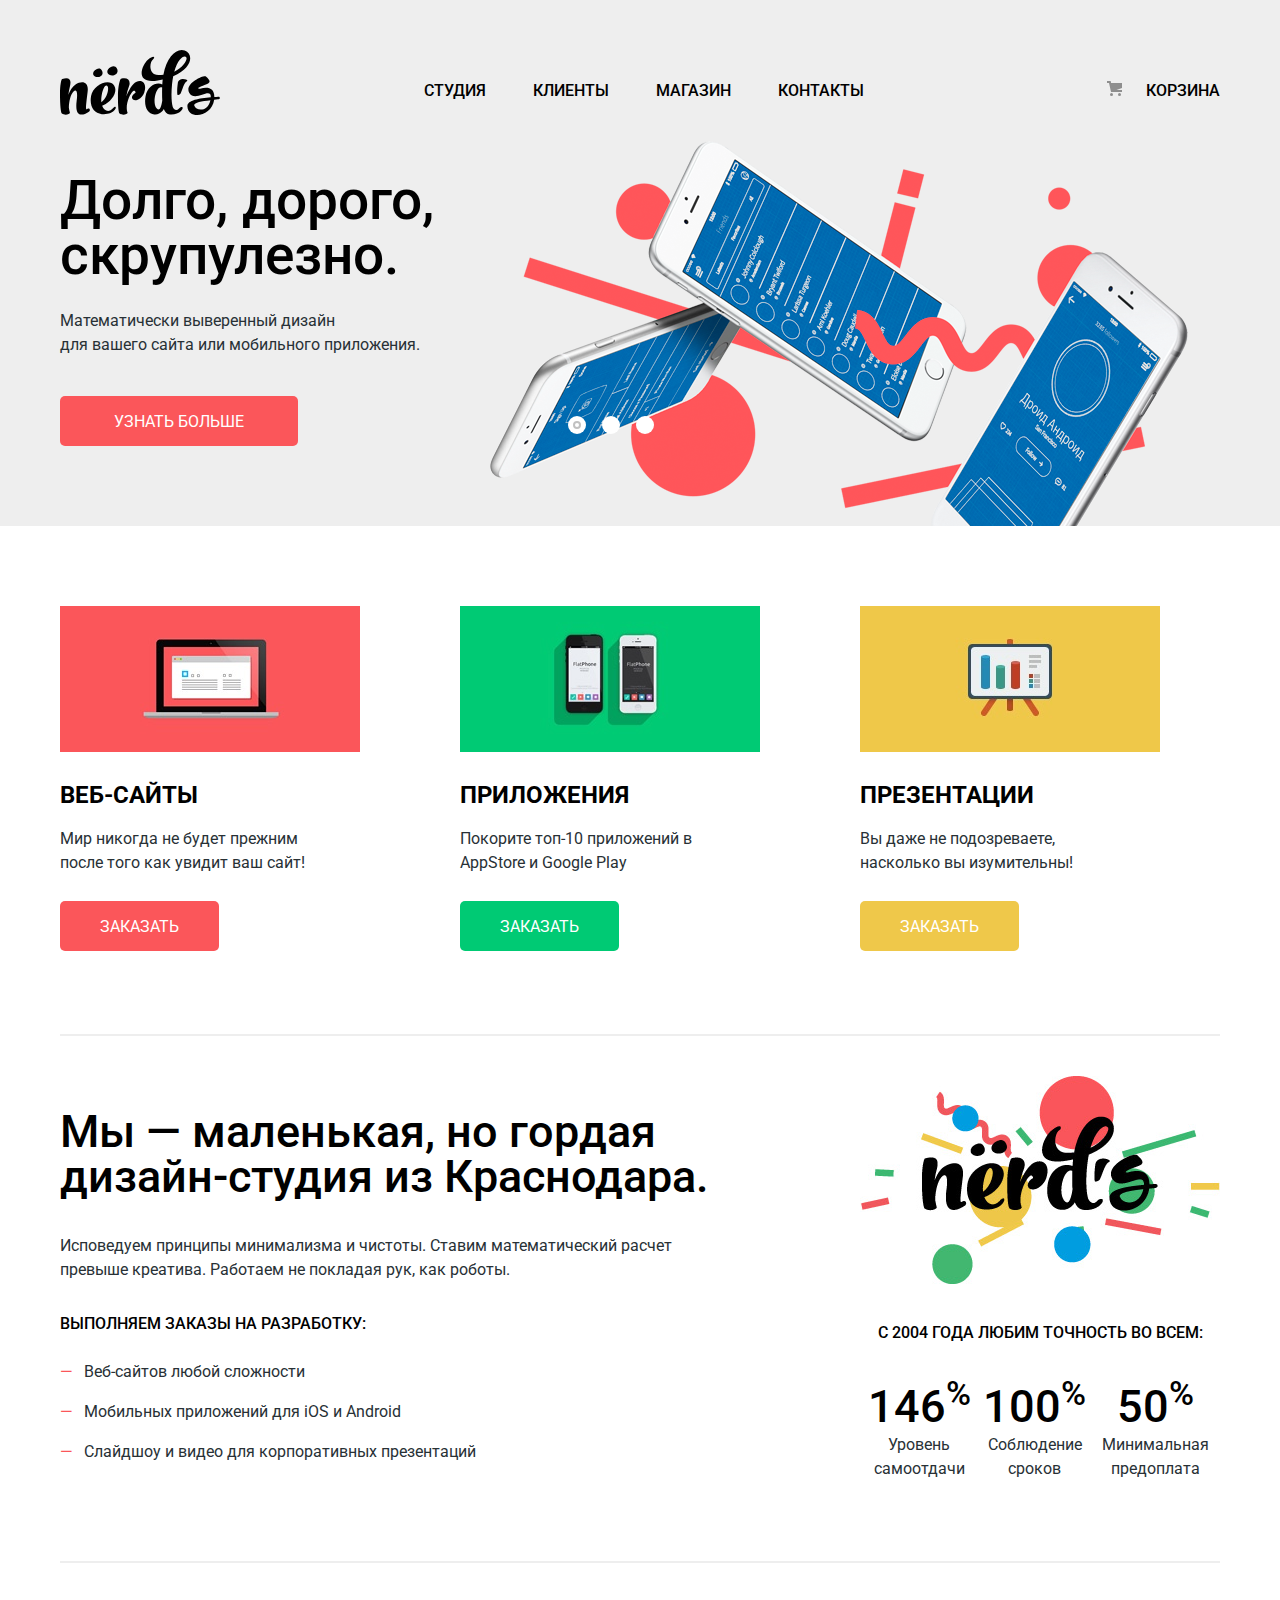
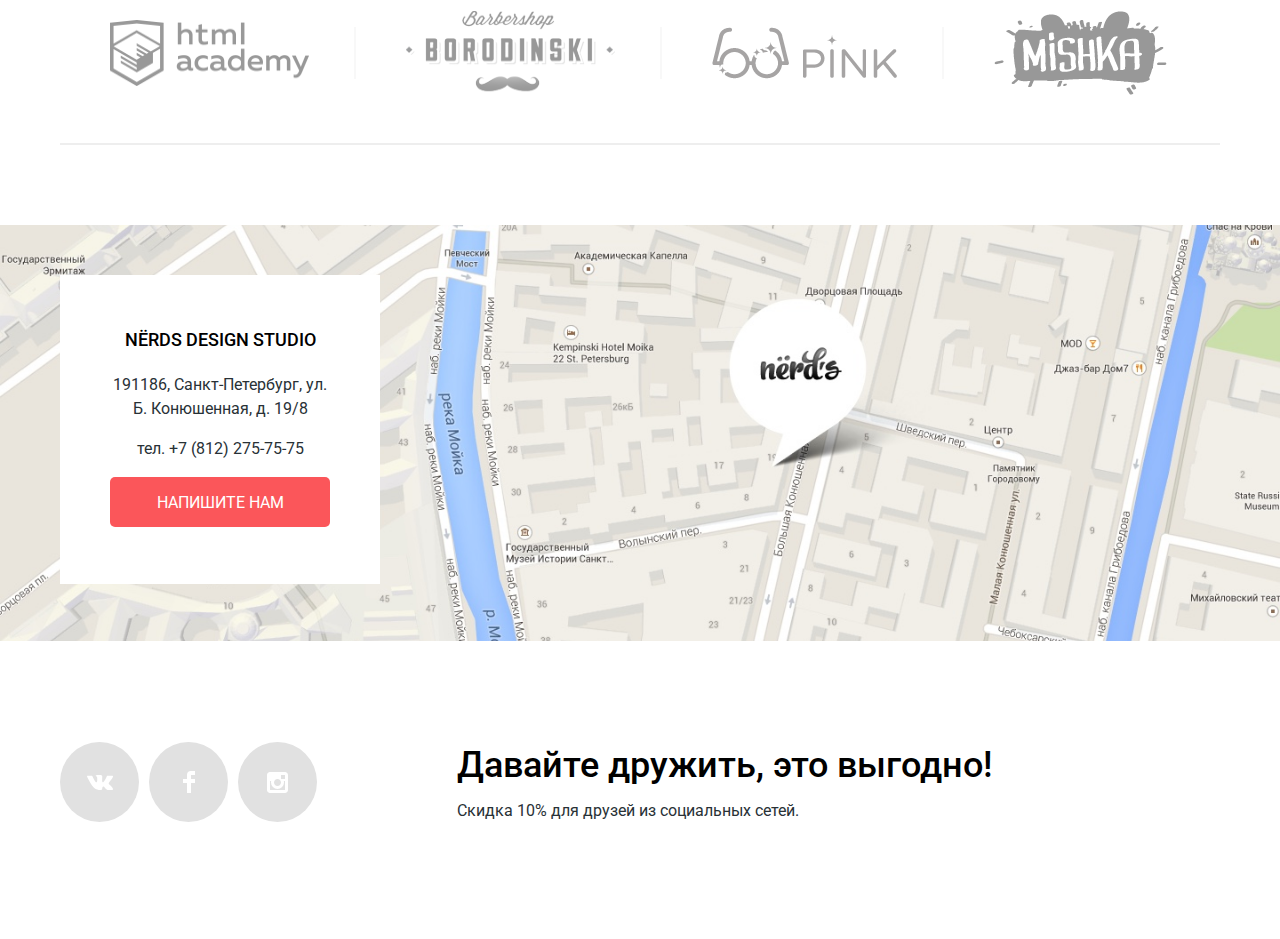
==== index.html @ 08f0a296 "Личный проект: завершаем вёрстку ( исправила ошибки)" ====
<!DOCTYPE html>
<html lang="ru">

<head>
  <meta charset="utf-8" />
  <title>HTML Academy: Нёрдс</title>
  <link href="https://fonts.googleapis.com/css?family=Roboto:400,500&display=swap&subset=cyrillic" rel="stylesheet">
  <link href="css/normalize.css" rel="stylesheet">
  <link href="css/style.css" rel="stylesheet">
</head>

<body>
  <header class="header">
    <nav class="navigation inner">
      <a class="header-logo">
        <img src="img/nerds-logo1.svg" width="160" height="67" alt="«Нёрдс»">
      </a>
      <ul class="site-navigation">
        <li class="nav-link"><a class="link" href="">Студия</a></li>
        <li class="nav-link"><a class="link" href="">Клиенты</a></li>
        <li class="nav-link"><a class="link" href="catalog.html">Магазин</a></li>
        <li class="nav-link"><a class="link" href="">Контакты</a></li>
      </ul>
      <ul class="site-cart">
        <li>
          <img class="icon-basket" src="img/icon-basket.svg" width="15" height="15" alt="Корзина">
          <a class="link" href="">Корзина</a>
        </li>
      </ul>
    </nav>
  </header>

  <main class="container">
    <section class="intro">
      <div class="container-slide inner">
        <h3 class="visually-hidden">Слайды</h3>
            <input class="slider-input visually-hidden slider-product-1" type="radio" id="product-1" name="toggle" checked>
            <input class="slider-input visually-hidden slider-product-2" type="radio" id="product-2" name="toggle">
            <input class="slider-input visually-hidden slider-product-3" type="radio" id="product-3" name="toggle">
          <div class="slider-controls">
            <label class="slider-controls-item slider-controls-item--1 slider-product-1" for="product-1">Первый</label>
            <label class="slider-controls-item slider-controls-item--2 slider-product-2" for="product-2">Второй</label>
            <label class="slider-controls-item slider-controls-item--3 slider-product-3" for="product-3">Третий</label>
          </div>
          <ul class="slider-list">
            <li class="slider-item">
                <p class="subtitle">
                  Долго, дорого, <br />
                  скрупулезно.
                </p>
                <p>Математически выверенный дизайн<br> для вашего сайта или мобильного приложения.</p>
                <a class="button button-red button-slide" href=""><span class="button-text">узнать больше</span></a>
            </li>
            <li class="slider-item">
                <p class="subtitle">
                  Любим математику<br>
                  как никто другой
                </p>
                <p>Никакого креатива, только математические формулы<br> для расчета идеальных пропорций.</p>
                <a class="button button-red button-slide" href=""><span class="button-text">узнать больше</span></a>
            </li>
            <li class="slider-item">
                <p class="subtitle">
                  Только ночь,<br>
                  только хардкор
                </p>
                <p>Работать днем, как все? Мы против этого.<br> Ближе к полуночи работа только начинается.</p>
                <a class="button button-red button-slide" href=""><span class="button-text">узнать больше</span></a>
            </li>
          </ul>
      </div>
    </section>
    <section class="amenities">
      <div class="inner">
        <h3 class="visually-hidden">Услуги</h3>
        <ul class="features-list">
          <li class="feature-item">
            <div>
              <img src="img/illustration-1.jpg" width="300" height="146" alt="">
            </div>
            <div class="feature-content">
              <h3 class="sub-title">Веб-сайты</h3>
              <p>Мир никогда не будет прежним после того как увидит ваш сайт!</p>
              <a class="button button-red order-button" href=""><span class="button-text">заказать</span></a>
          </div>
          </li>
          <li class="feature-item">
            <div>
              <img src="img/illustration-2.jpg" width="300" height="146" alt="">
            </div>
            <div class="feature-content">
              <h3 class="sub-title">Приложения</h3>
              <p>Покорите топ-10 приложений в AppStore и Google Play</p>
              <a class="button button-green order-button" href=""><span class="button-text">заказать</span></a>
            </div>
          </li>
          <li class="feature-item">
            <div>
              <img src="img/illustration-3.jpg" width="300" height="146" alt="">
            </div>
            <div class="feature-content">
              <h3 class="sub-title">Презентации</h3>
              <p>Вы даже не подозреваете, насколько вы изумительны!</p>
              <a class="button button-yellow order-button" href=""><span class="button-text">заказать</span></a>
            </div>
          </li>
        </ul>
      </div>
    </section>

    <article>
      <div class="inner">
        <h3 class="visually-hidden">О нас</h3>
          <section class="information">
            <h3 class="visually-hidden">Факты о нас</h3>
            <div class="information-section">
              <div class="information-block">
                <p class="intro-title">
                  Мы — маленькая, но гордая <br />
                  дизайн-студия из Краснодара.
                </p>
                <p>
                  Исповедуем принципы минимализма и чистоты. Ставим математический расчет<br />
                  превыше креатива. Работаем не покладая рук, как роботы.
                </p>
              </div>
              <div>
                <p class="text">Выполняем заказы на разработку:</p>
                <ul class="information-list">
                    <li class="item-info">Веб-сайтов любой сложности</li>
                    <li class="item-info">Мобильных приложений для iOS и Android</li>
                    <li class="item-info">Слайдшоу и видео для корпоративных презентаций</li>
                </ul>
              </div>
            </div>
            <div class="information-researches">
              <div><img class="information-logo" src="img/nerds-illustration.png" width="360" height="208" alt="Логотип Нёрдс"></div>
              <p class="text">с 2004 года Любим точность во всем:</p>
              <table class="table">
                <tr class="intro-title">
                  <td>146<sup>%</sup></td>
                  <td>100<sup>%</sup></td>
                  <td>50<sup>%</sup></td>
                </tr>
                <tr>
                  <td>Уровень самоотдачи</td>
                  <td>Соблюдение сроков</td>
                  <td>Минимальная предоплата</td>
                </tr>
              </table>
            </div>
          </section>
          <section class="logo-clients">
            <div class="logo-info">
              <h3 class="visually-hidden">Логотип Клиентов</h3>
                <a class="logo-client" href="https://htmlacademy.ru/intensive/htmlcss"><img src="img/logo-academy.png" width="199" height="66" alt="Логотип HTML"></a>
                <a class="logo-client" href=""><img src="img/logo-borodinski.png" width="209" height="84" alt="Логотип Borodinski"></a>
                <a class="logo-client" href=""><img src="img/logo-pink.png" width="185" height="52" alt="Логотип Mishka"></a>
                <a class="logo-client" href=""><img src="img/logo-miska.png" width="173" height="84" alt="Логотип Pink"></a>
            </div>
          </section>
      </div>
    </article>
  </main>

  <footer>
      <div class="contacts">
          <h2 class="visually-hidden">Как нас найти</h2>
          <div class="modal-map">
            <iframe src="https://www.google.com/maps/embed?pb=!1m18!1m12!1m3!1d3997.2989166486054!2d30.3195176114589!3d59.93795868944831!2m3!1f0!2f0!3f0!3m2!1i1024!2i768!4f13.1!3m3!1m2!1s0x4696310fca145cc1%3A0x42b32648d8238007!2z0JHQvtC70YzRiNCw0Y8g0JrQvtC90Y7RiNC10L3QvdCw0Y8g0YPQuy4sIDE5LzgsINCh0LDQvdC60YIt0J_QtdGC0LXRgNCx0YPRgNCzLCAxOTExODY!5e0!3m2!1sru!2sru!4v1570369928319!5m2!1sru!2sru" width="100%" height="100%" style="border:0;" allowfullscreen=""></iframe>
            <div class="inner">
             <div class="footer-contacts">
              <h3  class="tagline">NЁRDS DESIGN STUDIO</h3>
                <p>191186, Санкт-Петербург, ул. Б. Конюшенная, д. 19/8</p>
                <p>тел. +7 (812) 275-75-75</p>
                <a class="button button-red button-form-popup" href=""><span class="button-text">Напишите нам</span></a>
            </div>
            </div>
          </div>
        </div>
      <div class="footer-social inner">
        <div class="social">
          <h2 class="visually-hidden">Соцсети</h2>
            <ul class="social-list">
            <li class="social-item"><a class="social-link" href="#" aria-label="Нёрдс во ВКонтакте"><svg class="social-icon" width="26" height="15" viewBox="0 0 26 15" xmlns="http://www.w3.org/2000/svg"><path d="M16.138 11.51c.956-.309 2.18 2.04 3.483 2.939.978.681 1.727.534 1.727.534l3.473-.05s1.815-.112.957-1.554c-.071-.12-.503-1.069-2.585-3.022-2.177-2.043-1.882-1.712.739-5.244 1.597-2.153 2.236-3.468 2.036-4.028-.192-.539-1.365-.399-1.365-.399L20.69.713c-.381.001-.704.119-.851.515-.003.004-.621 1.666-1.445 3.079-1.741 2.989-2.436 3.148-2.724 2.961-.661-.433-.494-1.737-.494-2.664 0-2.897.432-4.105-.846-4.417-.427-.104-.739-.172-1.828-.182-1.392-.021-2.574 0-3.244.329-.445.223-.786.712-.579.74.26.035.843.16 1.155.586.401.552.389 1.789.389 1.789s.229 3.411-.54 3.834c-.528.29-1.25-.302-2.803-3.016a25.376 25.376 0 01-1.392-2.922s-.116-.285-.326-.441c-.25-.185-.6-.244-.6-.244L.848.684S.29.7.085.946c-.182.218-.015.668-.015.668s2.909 6.881 6.203 10.347c3.02 3.182 6.452 2.971 6.452 2.971h1.555s.469-.054.709-.312c.224-.24.214-.691.214-.691s-.031-2.109.935-2.419z" fill-rule="nonzero" fill="#FFF"/></svg></a>
            </li>
            <li class="social-item"><a class="social-link" href="#" aria-label="Нёрдс в Фейсбуке"><svg class="social-icon" width="12" height="22" viewBox="0 0 12 22" xmlns="http://www.w3.org/2000/svg"><path d="M12 4V0H8a4 4 0 00-4 4v4H0v4h4v10h4V12h4V8H8V4h4z" fill-rule="nonzero" fill="#FFF"/></svg></a>
            </li>
            <li class="social-item"><a class="social-link" href="#" aria-label="Нёрдс в Инстаграм"><svg class="social-icon" width="21" height="21" viewBox="0 0 21 21" xmlns="http://www.w3.org/2000/svg"><path d="M18 0H3C1.35 0 0 1.35 0 3v15c0 1.65 1.35 3 3 3h15c1.65 0 3-1.35 3-3V3c0-1.65-1.35-3-3-3zm-7.5 7c1.93 0 3.5 1.57 3.5 3.5S12.43 14 10.5 14 7 12.43 7 10.5 8.57 7 10.5 7zM18 18H3V9h1.181c-.118.491-.18.995-.181 1.5a6.5 6.5 0 1013 0 6.45 6.45 0 00-.181-1.5H18v9zm0-11h-4V3h4v4z" fill-rule="nonzero" fill="#FFF"/></svg></a>
            </li>
          </ul>
      </div>
        <div class="footer">
           <p class="footer-title">Давайте дружить, это выгодно!</p>
           <p>Скидка 10% для друзей из социальных сетей.</p>
        </div>
    </div>

  <div class="popup">
    <form  action="https://echo.htmlacademy.ru" method="post">
     <h3 class="intro-title">Нaпишите нам</h3>
      <div class="wrapper">
        <p class="form-field col-medium">
          <label class="form-label" for="appointment-name">Ваше имя:</label>
          <input class="form-input" type="text" name="name" id="appointment-name" placeholder="Имя Фамилия">
        </p>
        <p class="form-field col-medium">
          <label class="form-label" for="appointment-email">Ваш e-mail:</label>
          <input class="form-input" type="text" name="mail" id="appointment-email" placeholder="email@example.com">
        </p>
        <p class="form-field col-large">
          <label class="form-label" for="appointment-text">Текст письма:</label><br>
          <textarea class="form-input" name="text" id="appointment-text" rows="5" cols="55" placeholder="В свободной форме"></textarea>
        </p>
        <p class="form-field col-large">
          <button class="button button-red" type="submit"><span class="button-text">Отправить</span></button>
        </p>
      </div>
    </form>
        <button class="close-button" type="submit"><img src="img/close-popup.svg" width="21" height="21" alt="Закрыть"></button>
  </div>
  </footer>


  <script src="js/main.js"></script>
</body>
</html>
---- css/style.css ----
body {
  background-color: #ffffff;
  background-position: top center;
  background-repeat: no-repeat;
  color: #283136;
  font-family: 'Roboto', Arial, sans-serif;;
  font-size: 16px;
  font-weight: 400;
  line-height: 24px;
  margin: 0 auto;
  min-width: 1200px;
  padding: 0;
  }
a {
  text-decoration: none;
  }
  .visually-hidden {
  position: absolute;
  clip: rect(0 0 0 0);
  width: 1px;
  height: 1px;
  margin: -1px;
  }
  .inner {
  margin: 0 auto;
  padding-left: 20px;
  padding-right: 20px;
  width: 1200px;
  box-sizing: border-box;
  }

  /* header */
.header {
  background-color: #eeeeee;
}
.navigation {
  display: flex;
  justify-content: space-between;
  padding-top: 49px;

}
.site-navigation {
  display: flex;
  flex-wrap: wrap;
  list-style: none;
  margin-top: 27px;
  padding-left: 48px;
}
.header-logo:hover {
  opacity: 0.7;
}
.header-logo:focus {
  opacity: 0.7;
}
.header-logo:active {
  opacity: 0.4;
}
.nav-link {
  padding-right: 47px;
}
.link {
  color: #000000;
  font-weight: 500;
  line-height: 30px;
  text-transform: uppercase;
}
.link:hover,
.link:focus,
.link:hover .tagline,
.link:focus .tagline {
  color: #fb565a;
}
.link:active,
.link:active .tagline {
 color: #b2b2b2;
}
.link-active {
  border-bottom: 2px solid #fb565a;
  padding-bottom: 13px;
}
.icon-basket {
  padding-right: 20px;
  opacity: 0.4;
}
.site-cart {
  list-style: none;
  margin-top: 27px;
}
/* слайд */
.intro {
  background-color: #eeeeee;
  position: relative;
}
.section-title {
  text-align: center;
  padding-bottom: 80px;
  padding-top: 80px;
}
.container-slide {
  align-items: center;
}
.slider-list {
  list-style: none;
  margin: 0;
  padding: 0;
}
.slider-item {
  display: none;
  padding: 30px 0 80px 0;
  background-repeat: no-repeat;
}
.slider-item:nth-child(1) {
  background-image: url("../img/slide1.png");
  background-position: 93% 18px;
}
.slider-item:nth-child(2) {
  background-image: url("../img/slide2.png");
  background-position: 100% 0;
}

.slider-item:nth-child(3) {
  background-image: url("../img/slide3.png");
  background-position: 100% 20px;
}
.subtitle {
  color: #000000;
  font-size: 55px;
  font-weight: 500;
  line-height: 55px;
  margin-top: 20px;
  margin-bottom: 26px;
}
/*пагинация*/
.slider-controls {
  bottom: 100px;
  display: flex;
  position: absolute;
  left: 50%;
  width: 160px;
  height: 18px;
  text-align: center;
  font-size: 0;
  transform: translateX(-50%);
  z-index: 100;
}
 .slider-controls .slider-controls-item {
  display: inline-block;
  height: 18px;
  width: 18px;
  padding: 8px;
  position: relative;
  border-radius: 50%;
  cursor: pointer;
}
.slider-controls .slider-controls-item::after {
  content: "";
  position: absolute;
  top: 8px;
  left: 8px;
  width: 18px;
  height: 18px;
  background: #ffffff;
  border-radius: 50%;
  z-index: 1;
}
.slider-product-1:checked ~ .slider-list .slider-item:nth-child(1) {
  display: block;
}

.slider-product-2:checked ~ .slider-list .slider-item:nth-child(2) {
  display: block;
}

.slider-product-3:checked ~ .slider-list .slider-item:nth-child(3) {
  display: block;
}

.slider-product-1:checked ~ .slider-controls .slider-controls-item--1::before,
.slider-product-2:checked ~ .slider-controls .slider-controls-item--2::before,
.slider-product-3:checked ~ .slider-controls .slider-controls-item--3::before {
  content: "";
  position: absolute;
  left: 50%;
  top: 50%;
  z-index: 2;
  width: 4px;
  height: 4px;
  margin: -4px;
  background-color: inherit;
  border: 2px solid #c1c1c1;
  border-radius: 50%;
}

/*Кнопки*/
.button {
  border: none;
  border-radius: 5px;
  color: #ffffff;
  cursor: pointer;
  display: inline-block;
  font-size: 16px;
  padding-left: 40px;
  padding-right: 40px;
  padding-top: 14px;
  padding-bottom: 12px;
  text-transform: uppercase;
  text-align: center;
}
.button:active {
  box-shadow: inset 0px 3px 0 0 rgba(0, 0, 0, 0.1);
}
.button:active .button-text {
  opacity: 0.7;
}
.filter-button {
  background-color: #eeeeee;
  color: #000000;
  margin-right: 11px;
  padding-left: 21px;
  padding-right: 21px;
  box-sizing: border-box;
}
.filter-button:hover,
.filter-button:focus {
  background-color: #dfdfdf;
}
.filter-button:active {
  background-color: #d5d5d5;
}
.pagination-button {
  background-color: #eeeeee;
  color: #000000;
  margin-right: 11px;
  padding-left: 21px;
  padding-right: 21px;
  box-sizing: border-box;
}
.pagination-button:hover,
.pagination-button:focus {
  background-color: #dfdfdf;
}
.pagination-button:active {
  background-color: #d5d5d5;
}
.pagination-active {
  background: #ffffff;
  color: #000000;
  position: relative;
}
.pagination-active::before {
  content: "";
  border: 3px solid #dbdbdb;
  border-radius: 5px;
  position: absolute;
  top: 0;
  right: 0;
  bottom: 0;
  left: 0;
}
.button-slide {
  margin-top: 23px;
  padding-right: 54px;
  padding-left: 54px;
}
.filter-button {
  padding-left: 89px;
  padding-right: 89px;
}
.order-button {
  margin-top: 10px;
}

.button-red {
  background-color: #fb565a;
}
.button-red:hover,
.button-red:focus {
  background-color: #e74246;
}
.button-red:active {
  background-color: #d7373b;
}

.button-green {
  background-color: #00ca74;
}
.button-green:hover,
.button-green:focus {
  background-color: #00bc6c;
}
.button-green:active {
  background-color: #00aa62;
}

.button-yellow {
  background-color: #efc84a;
}
.button-yellow:hover,
.button-yellow:focus {
  background-color: #eab534;
}
.button-yellow:active {
  background-color: #e5a722;
}


/* услуги */
.amenities {
  margin-top: 80px;
  margin-bottom: 83px;
}
.features-list {
  display: flex;
  justify-content: space-between;
  list-style: none;
  padding: 0;
  margin-top: 10px;
}
.feature-item {
  padding-right: 100px;
}
.feature-content {
  width: 260px;
}
.sub-title {
  color: #000000;
  font-size: 24px;
  text-transform: uppercase;
  margin-bottom: 20px;
}

/* о нас  */
.information {
  border-top: 2px solid #eeeeee;
  display: flex;
  justify-content: space-between;
  padding-bottom: 73px;
}
.information-section {
  width: 660px;
  margin-top: 28px;
}
.information-block {
  margin-bottom: 8px;
}
.intro-title {
  color: #000000;
  font-size: 45px;
  font-weight: 500;
  line-height: 45px;
  margin-bottom: 35px;
}
.information-list {
  line-height: 2.5;
  list-style: none;
  padding-left: 0;
}
.item-info::before {
  content: '\2014';
  color: #fb565a;
  padding-right: 11px;
}
.information-researches {
  text-align: center;
  width: 360px;
  padding-top: 40px;
}
.table {
  padding-top: 20px;
}
.text {
  color: #000000;
  font-weight: 500;
  text-transform: uppercase;
  margin-top: 30px;
}
/*логотип клиентов*/
.logo-clients {
  border-top: 2px solid #eeeeee;
  border-bottom: 2px solid #eeeeee;
  display: flex;
  justify-content: space-between;
}
.logo-info {
  align-items: center;
  display: flex;
  justify-content: space-between;
}
.logo-client {
  opacity: 0.4;
  padding-left: 50px;
  padding-top: 48px;
  padding-bottom: 48px;
}
.logo-client img {
  display: inline-block;
  vertical-align: middle;
}
.logo-client:hover,
.logo-client:focus {
  opacity: 1;
}
.logo-client:active {
  opacity: 0.2;
}
.logo-client::after {
  background: #eeeeee;
  content: "";
  display: inline-block;
  height: 52px;
  margin-left: 45px;
  vertical-align: middle;
  width: 2px;
}
.logo-client:last-child::after {
  display: none;
}
/* catalog */
/* фильтр левый блок */
.products {
  display: flex;
  justify-content: space-between;
}
.filters {
  padding-right: 140px;
  width: 260px;
}
.filter-item {
  margin-top: 43px;
  border: none;
  padding-bottom: 43px;
  padding-right: 0;
  padding-left: 0;
}
.tagline {
  color: #000000;
  font-size: 18px;
  line-height: 30px;
  text-transform: uppercase;
  font-weight: 500;
}
.range-filter {
  margin-top: 49px;
  width: 260px;
}
.range-controls {
  background-color: #f1f1f1;
  border-radius: 5px;
  height: 41px;
  margin-bottom: 15px;
  position: relative;
  padding-top: 39px;
  padding-right: 20px;
  padding-left: 20px;
}
.scale {
  background: #d7dcde;
  height: 2px;
}
.bar {
  background: #00ca74;
  height: 2px;
  width: 70%;
}
.toggle {
  background-color: #ababab;
  border: 8px solid #ffffff;
  border-radius: 50%;
  box-shadow: 0 2px 1px 0 #cfcfcf;
  box-sizing: content-box;
  cursor: pointer;
  height: 4px;
  left: 0;
  position: absolute;
  padding: 0;
  top: 31px;
  width: 4px;
}
.toggle-min {
  left: 50px;
}
.toggle-max {
  left: 120px;
}
.price-controls {
  font-size: 0;
}
.price  {
  display: inline-block;
  font-size: 16px;
  text-transform: uppercase;
  width: 50%;
}
.from-to {
  background: #f1f1f1;
  border: none;
  border-radius: 5px;
  color: #283136;
  margin-left: 10px;
  padding: 8px 10px;
  text-align: center;
  width: 60px;
}
.max-price {
  text-align: right;
}

.radio-button-group {
  list-style: none;
  margin: 0;
  padding: 0;
}
.filter-option {
  padding-bottom: 15px;
}
.filter-option .filter-label {
  cursor: pointer;
  display: block;
  position: relative;
  user-select: none;
}
.filter-label {
  padding-left: 50px;
  padding-bottom: 5px;
}

.filter-input-radio + .filter-label-radio::before {
  border: 4px solid #b8b8b8;
  border-radius: 50%;
  content: "";
  color: #b8b8b8;
  height: 25px;
  left: 0px;
  position: absolute;
  top: 0px;
  width: 25px;
}

.filter-input-radio:checked + .filter-label-radio::after {
  background-color: #b8b8b8;
  border-radius: 50%;
  content: "";
  height: 10px;
  left: 12px;
  position: absolute;
  top: 11px;
  width: 10px;
}
.filter-label-radio {
  color: #283136;
  padding-bottom: 0;
  padding-top: 5px;
}
.filter-input-radio:hover + .filter-label-radio::before,
.filter-input-radio:focus + .filter-label-radio::before{
  border-color: #4d4d4d;
}
.filter-input-radio:checked:hover + .filter-label-radio::after,
.filter-input-radio:checked:focus + .filter-label-radio::after {
  background-color: #4d4d4d;
}
.filter-label-radio:hover,
.filter-label-radio:focus {
 color: #283136;
}
.filter-input-radio:disabled + .filter-label-radio::before {
  border-color: #ededed;
}
.filter-input-radio:checked:disabled + .filter-label-radio::after {
  background-color: #ededed;
}
.filter-label-radio:disabled {
  color: #ededed;
}

.filter-input-checkbox + .filter-label-checkbox::before {
  background: url(../img/checkbox-off-filt.svg) no-repeat;
  content: "";
  height: 23px;
  left: 0px;
  opacity: 0.5;
  position: absolute;
  width: 23px;
}
.filter-input-checkbox:checked + .filter-label-checkbox::after {
  background: url(../img/checkbox-on.svg) no-repeat;
  content: "";
  height: 23px;
  left: 0px;
  opacity: 0.5;
  position: absolute;
  width: 27px;
}
.filter-input-checkbox:checked + .filter-label-checkbox::before {
  display: none;
}
.filter-label-checkbox {
  color: #283136;
}
.filter-input-checkbox:hover + .filter-label-checkbox::before,
.filter-input-checkbox:focus + .filter-label-checkbox::before {
  opacity: 1;
}
.filter-input-checkbox:hover + .filter-label-checkbox::after,
.filter-input-checkbox:focus + .filter-label-checkbox::after {
  opacity: 1;
}
.filter-label-checkbox:hover,
.filter-label-checkbox:focus {
  color: #283136;
}
.filter-input-checkbox:disabled + .filter-label-checkbox::before {
  opacity: 0.2;
}
.filter-label-checkbox:disabled {
  color: #ededed;
}
/*фильтир правый блок */

.sort-product {
  width: 760px;
}
.filter-sort {
  display: flex;
  justify-content: space-between;
}
.sort-inner {
  display: flex;
}
.criteria {
  display: flex;
}
.sort-item {
  margin-right: 27px;
}
.sorting-filtr + .filter-label-sort {
  cursor: pointer;
  color: #b2b2b2;
  font-size: 14px;
  text-transform: uppercase;
}
.sorting-filtr:hover + .filter-label-sort,
.sorting-filtr:focus + .filter-label-sort {
  color: #666666;
}
.sorting-filtr:checked + .filter-label-sort {
  color: #000000;
}

.sort-icon-up {
  margin-left: 17px;
}
.icon-up + .filter-label-sort {
  cursor: pointer;
  content: "";
  opacity: 0.3;
}
.icon-up:hover + .filter-label-sort,
.icon-up:focus + .filter-label-sort {
  content: "";
  opacity: 0.5;
}
.icon-up:checked  + .filter-label-sort {
  content: "";
  opacity: 1;
}

/* магазин шаблонов */

.product-bloc {
  display: flex;
  justify-content: space-between;
}
.catalog {
  box-sizing: border-box;
  display: flex;
  flex-wrap: wrap;
  justify-content: space-between;
  padding-bottom: 60px;
}
.catalog-item {
  margin-bottom: 33px;
  position: relative;
  display: block;
}
.catalog-item::before {
  background: #e9e9e9;
  border-top-left-radius: 3px;
  border-top-right-radius: 3px;
  content: "";
  display: block;
  height: 41px;
  width: 360px;
}
.catalog-item:hover,
.catalog-item:focus {
  box-shadow: 0 20px 30px rgba(0, 0, 0, 0.5);
}
.catalog-item:hover::before,
.catalog-item:focus::before {
  background: #4d4d4d;
}
.catalog-item:hover .catalog-info {
  z-index: 1;
}
.catalog-item::after {
  background: #ffffff;
  border-radius: 50%;
  box-shadow:
    24px 0 0 #ffffff,
    46px 0 0 #ffffff;
  content: "";
  height: 14px;
  left: 0;
  margin-left: 15px;
  margin-top: 13px;
  position: absolute;
  top: 0;
  width: 14px;
}
.catalog-info {
  background-color: #eeeeee;
  bottom: 0;
  box-sizing: border-box;
  left:0;
  min-height: 232px;
  padding-left: 80px;
  padding-right: 80px;
  position: absolute;
  text-align: center;
  width: 360px;
  z-index: -1;
}
.product-image {
  display: block;
}
/* контакты */
.contacts {
  margin-bottom: 70px;
  padding-top: 80px;
  position: relative;
}
.modal-map {
  background-image: url('../Group.jpg');
  background-repeat: no-repeat;
  background-position: center;
  background-size: cover;
  box-sizing: border-box;
  height: 416px;
  position: relative;
  width: 100%;
}
.modal-map .inner {
  position: absolute;
  top: 0;
  left: 0;
  right: 0px;
}
.footer-contacts {
  background-color: #ffffff;
  box-sizing: border-box;
  min-height: 309px;
  padding-top: 50px;
  padding-left: 50px;
  padding-right: 50px;
  text-align: left;
  text-align: center;
  top: 50px;
  left: 20px;
  position: absolute;
  width: 320px;
}
.footer-contacts .button {
  box-sizing: border-box;
  width: 100%;
}
.footer-contacts .tagline {
  margin-top: 0;
}

/*соцсети */
.footer-social {
  display: flex;
  justify-content: flex-start;
  padding-bottom: 25px;
}
.social {
  padding-right: 130px;
  padding-top: 15px;
}
.social-list {
  display: flex;
  padding: 0px;
}
.social-item {
  list-style: none;
  margin-right: 10px;
}
.social-link {
  align-items: center;
  background: #e1e1e1;
  border-radius: 50%;
  display: flex;
  height: 80px;
  justify-content: center;
  width: 79px;
}

.social-link:hover,
.social-link:focus {
  background: #e74246;
}

.social-link:active {
  background: #d7373b;
  box-shadow: inset 0px 5px 2px -5px rgba(0, 0, 0, 0.5);
}
.social-link:active .social-icon {
  opacity: 0.6;
}
.footer-title {
  color: #000000;
  font-size: 36px;
  font-weight: 500;
  line-height: 36px;
  margin-bottom: 0;
}
.footer {
  margin-bottom: 75px;
}
/* попап */
.popup {
  display: none;
  background: #ffffff;
  box-sizing: border-box;
  box-shadow: 0 20px 30px rgba(0, 0, 0, 0.5);
  padding: 70px 80px 84px 80px;
  position: fixed;
  top: 20px;
  left: 50%;
  margin-left: -480px;
  width: 960px;
}
.popup-show {
  animation: bounce 0.6s;
  display: block;
}
.popup .intro-title {
  margin-top: 0px;
  margin-bottom: 50px;
  padding-left: 20px;
}
.wrapper {
  display: flex;
  flex-wrap: wrap;
}
.form-field {
  box-sizing: border-box;
  padding-left: 20px;
  padding-right: 20px;
}
.col-medium {
  width: 50%;
}
.form-label {
  font-size: 16px;
  font-weight: bold;
  line-height: 18px;
}
.form-input {
  border-radius: 2px;
  box-sizing: border-box;
  border: 2px solid #d7dcde;
  color: #000000;
  padding: 14px 8px;
  width: 100%;
}
.form-input:hover {
  border: 2px solid #b4b9bb;
}
.form-input:hover::placeholder {
  color: #b4b9bb;
}
.form-input:focus {
  border: 2px solid #000000;
}
.form-input:focus::placeholder {
  color: #444444;
}
.form-input:invalid {
  border: 2px solid #e74246;
}
.form-input:invalid::placeholder {
  color: #e74246;
}
.col-large {
  width: 100%;
}
.close-button {
  background: transparent;
  border: none;
  opacity: 0.5;
  padding: 0px;
  position: absolute;
  right: 90px;
  top: 75px;
}
.close-button:hover,
.close-button:focus {
  opacity: 1;
}
.close-button:active {
  opacity: 0.2;
}

@keyframes bounce {
  0% {
    transform: translateY(-2000px);
  }

  70% {
    transform: translateY(30px);
  }

  90% {
    transform: translateY(-10px);
  }

  100% {
    transform: translateY(0);
  }
}
.popup-error {
  animation: shake 0.6s;
}

@keyframes shake {
  0%,
  100% {
    transform: translateX(0);
  }

  10%,
  30%,
  50%,
  70%,
  90% {
    transform: translateX(-10px);
  }

  20%,
  40%,
  60%,
  80% {
    transform: translateX(10px);
  }
}
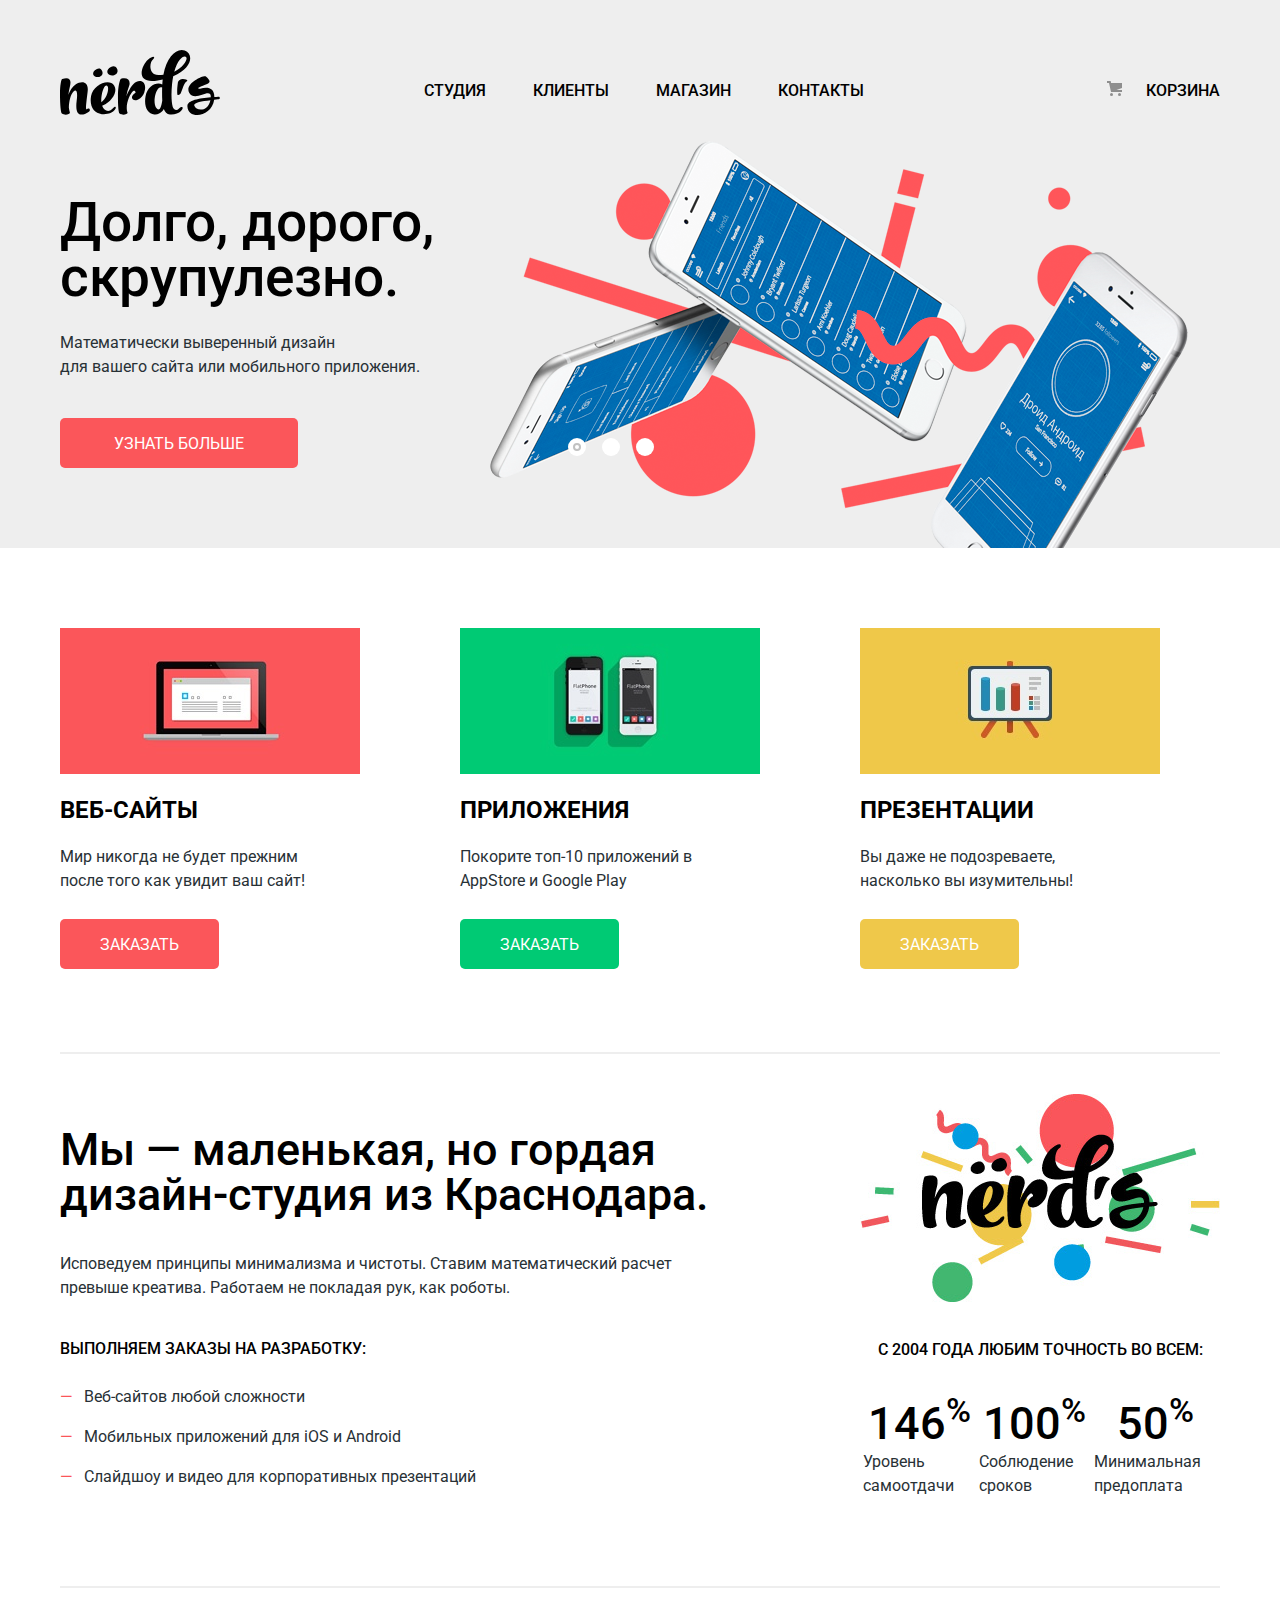
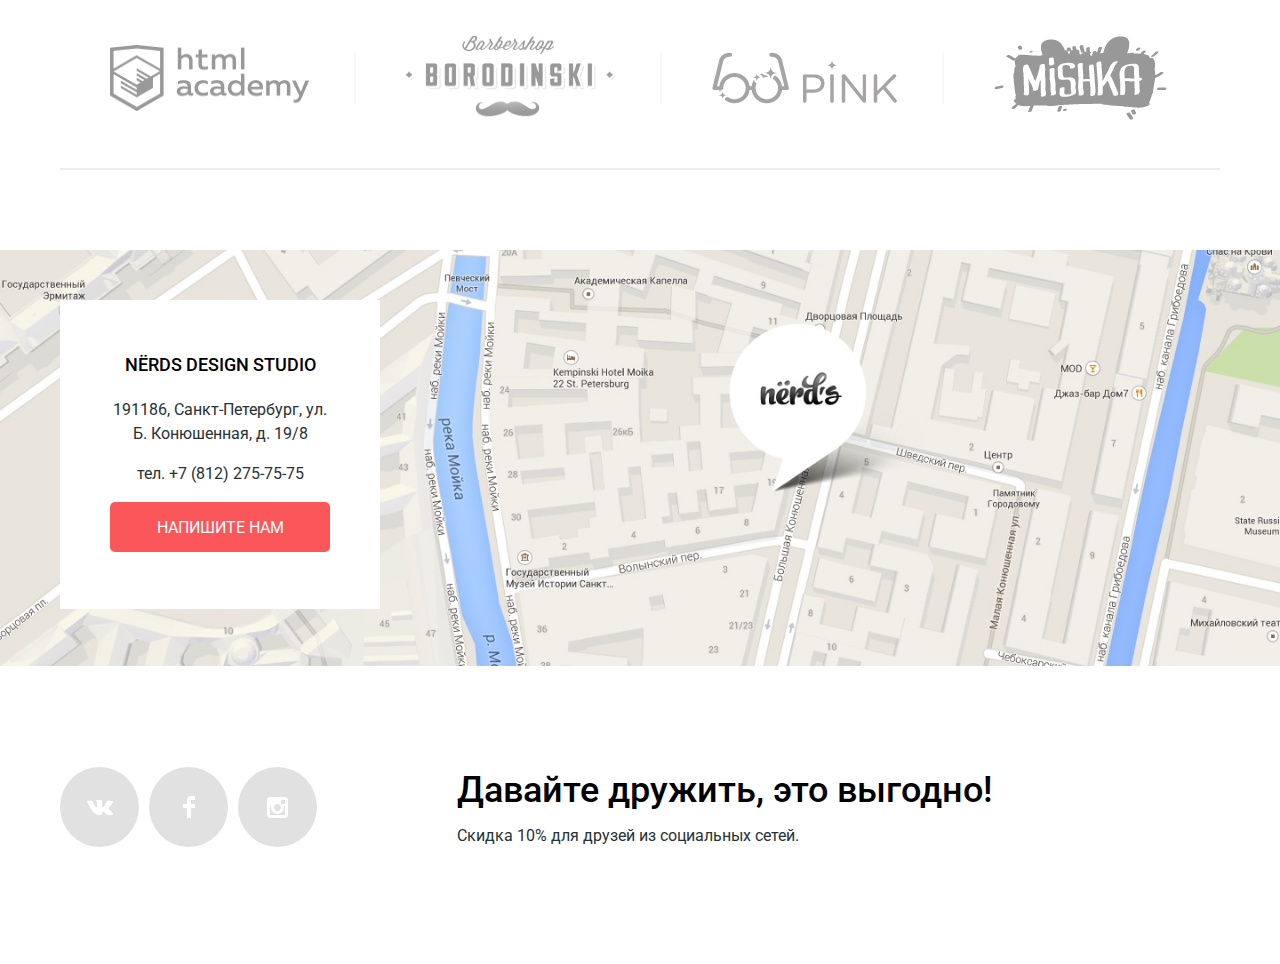
==== commit 104b6ab1: "nerds" ====
--- a/index.html
+++ b/index.html
@@ -1,6 +1,5 @@
 <!DOCTYPE html>
 <html lang="ru">
-
 <head>
   <meta charset="utf-8" />
   <title>HTML Academy: Нёрдс</title>
@@ -8,7 +7,6 @@
   <link href="css/normalize.css" rel="stylesheet">
   <link href="css/style.css" rel="stylesheet">
 </head>
-
 <body>
   <header class="header">
     <nav class="navigation inner">
@@ -29,7 +27,6 @@
       </ul>
     </nav>
   </header>
-
   <main class="container">
     <section class="intro">
       <div class="container-slide inner">
@@ -44,28 +41,28 @@
           </div>
           <ul class="slider-list">
             <li class="slider-item">
-                <p class="subtitle">
-                  Долго, дорого, <br />
-                  скрупулезно.
-                </p>
-                <p>Математически выверенный дизайн<br> для вашего сайта или мобильного приложения.</p>
-                <a class="button button-red button-slide" href=""><span class="button-text">узнать больше</span></a>
+              <p class="subtitle">
+                Долго, дорого, <br />
+                скрупулезно.
+              </p>
+              <p>Математически выверенный дизайн<br> для вашего сайта или мобильного приложения.</p>
+              <a class="button button-red button-slide" href=""><span class="button-text">узнать больше</span></a>
             </li>
             <li class="slider-item">
-                <p class="subtitle">
-                  Любим математику<br>
-                  как никто другой
-                </p>
-                <p>Никакого креатива, только математические формулы<br> для расчета идеальных пропорций.</p>
-                <a class="button button-red button-slide" href=""><span class="button-text">узнать больше</span></a>
+              <p class="subtitle">
+                Любим математику<br>
+                как никто другой
+              </p>
+              <p>Никакого креатива, только математические формулы<br> для расчета идеальных пропорций.</p>
+              <a class="button button-red button-slide" href=""><span class="button-text">узнать больше</span></a>
             </li>
             <li class="slider-item">
-                <p class="subtitle">
-                  Только ночь,<br>
-                  только хардкор
-                </p>
-                <p>Работать днем, как все? Мы против этого.<br> Ближе к полуночи работа только начинается.</p>
-                <a class="button button-red button-slide" href=""><span class="button-text">узнать больше</span></a>
+              <p class="subtitle">
+                Только ночь,<br>
+                только хардкор
+              </p>
+              <p>Работать днем, как все? Мы против этого.<br> Ближе к полуночи работа только начинается.</p>
+              <a class="button button-red button-slide" href=""><span class="button-text">узнать больше</span></a>
             </li>
           </ul>
       </div>
@@ -76,17 +73,17 @@
         <ul class="features-list">
           <li class="feature-item">
             <div>
-              <img src="img/illustration-1.jpg" width="300" height="146" alt="">
+              <img src="img/illustration-1.jpg" width="300" height="146" alt="Веб-сайты">
             </div>
             <div class="feature-content">
               <h3 class="sub-title">Веб-сайты</h3>
               <p>Мир никогда не будет прежним после того как увидит ваш сайт!</p>
               <a class="button button-red order-button" href=""><span class="button-text">заказать</span></a>
-          </div>
+            </div>
           </li>
           <li class="feature-item">
             <div>
-              <img src="img/illustration-2.jpg" width="300" height="146" alt="">
+              <img src="img/illustration-2.jpg" width="300" height="146" alt="Приложения">
             </div>
             <div class="feature-content">
               <h3 class="sub-title">Приложения</h3>
@@ -96,7 +93,7 @@
           </li>
           <li class="feature-item">
             <div>
-              <img src="img/illustration-3.jpg" width="300" height="146" alt="">
+              <img src="img/illustration-3.jpg" width="300" height="146" alt="Презентации">
             </div>
             <div class="feature-content">
               <h3 class="sub-title">Презентации</h3>
@@ -107,7 +104,6 @@
         </ul>
       </div>
     </section>
-
     <article>
       <div class="inner">
         <h3 class="visually-hidden">О нас</h3>
@@ -116,26 +112,26 @@
             <div class="information-section">
               <div class="information-block">
                 <p class="intro-title">
-                  Мы — маленькая, но гордая <br />
+                  Мы — маленькая, но гордая
                   дизайн-студия из Краснодара.
                 </p>
                 <p>
-                  Исповедуем принципы минимализма и чистоты. Ставим математический расчет<br />
+                  Исповедуем принципы минимализма и чистоты. Ставим математический расчет
                   превыше креатива. Работаем не покладая рук, как роботы.
                 </p>
               </div>
               <div>
                 <p class="text">Выполняем заказы на разработку:</p>
                 <ul class="information-list">
-                    <li class="item-info">Веб-сайтов любой сложности</li>
-                    <li class="item-info">Мобильных приложений для iOS и Android</li>
-                    <li class="item-info">Слайдшоу и видео для корпоративных презентаций</li>
+                  <li class="item-info">Веб-сайтов любой сложности</li>
+                  <li class="item-info">Мобильных приложений для iOS и Android</li>
+                  <li class="item-info">Слайдшоу и видео для корпоративных презентаций</li>
                 </ul>
               </div>
             </div>
             <div class="information-researches">
               <div><img class="information-logo" src="img/nerds-illustration.png" width="360" height="208" alt="Логотип Нёрдс"></div>
-              <p class="text">с 2004 года Любим точность во всем:</p>
+              <p class="text text-info">с 2004 года Любим точность во всем:</p>
               <table class="table">
                 <tr class="intro-title">
                   <td>146<sup>%</sup></td>
@@ -143,9 +139,9 @@
                   <td>50<sup>%</sup></td>
                 </tr>
                 <tr>
-                  <td>Уровень самоотдачи</td>
-                  <td>Соблюдение сроков</td>
-                  <td>Минимальная предоплата</td>
+                  <td class="speakers">Уровень самоотдачи</td>
+                  <td class="speakers">Соблюдение сроков</td>
+                  <td class="speakers">Минимальная предоплата</td>
                 </tr>
               </table>
             </div>
@@ -162,54 +158,52 @@
       </div>
     </article>
   </main>
-
   <footer>
       <div class="contacts">
           <h2 class="visually-hidden">Как нас найти</h2>
           <div class="modal-map">
-            <iframe src="https://www.google.com/maps/embed?pb=!1m18!1m12!1m3!1d3997.2989166486054!2d30.3195176114589!3d59.93795868944831!2m3!1f0!2f0!3f0!3m2!1i1024!2i768!4f13.1!3m3!1m2!1s0x4696310fca145cc1%3A0x42b32648d8238007!2z0JHQvtC70YzRiNCw0Y8g0JrQvtC90Y7RiNC10L3QvdCw0Y8g0YPQuy4sIDE5LzgsINCh0LDQvdC60YIt0J_QtdGC0LXRgNCx0YPRgNCzLCAxOTExODY!5e0!3m2!1sru!2sru!4v1570369928319!5m2!1sru!2sru" width="100%" height="100%" style="border:0;" allowfullscreen=""></iframe>
+            <iframe class="map" src="https://www.google.com/maps/embed?pb=!1m18!1m12!1m3!1d3997.2989166486054!2d30.3195176114589!3d59.93795868944831!2m3!1f0!2f0!3f0!3m2!1i1024!2i768!4f13.1!3m3!1m2!1s0x4696310fca145cc1%3A0x42b32648d8238007!2z0JHQvtC70YzRiNCw0Y8g0JrQvtC90Y7RiNC10L3QvdCw0Y8g0YPQuy4sIDE5LzgsINCh0LDQvdC60YIt0J_QtdGC0LXRgNCx0YPRgNCzLCAxOTExODY!5e0!3m2!1sru!2sru!4v1570369928319!5m2!1sru!2sru" allowfullscreen=""></iframe>
             <div class="inner">
-             <div class="footer-contacts">
-              <h3  class="tagline">NЁRDS DESIGN STUDIO</h3>
-                <p>191186, Санкт-Петербург, ул. Б. Конюшенная, д. 19/8</p>
-                <p>тел. +7 (812) 275-75-75</p>
-                <a class="button button-red button-form-popup" href=""><span class="button-text">Напишите нам</span></a>
-            </div>
+              <div class="footer-contacts">
+                <h3  class="tagline">NЁRDS DESIGN STUDIO</h3>
+                  <p>191186, Санкт-Петербург, ул. Б. Конюшенная, д. 19/8</p>
+                  <p>тел. +7 (812) 275-75-75</p>
+                  <a class="button button-red button-form-popup" href=""><span class="button-text">Напишите нам</span></a>
+              </div>
             </div>
           </div>
-        </div>
+      </div>
       <div class="footer-social inner">
         <div class="social">
           <h2 class="visually-hidden">Соцсети</h2>
             <ul class="social-list">
-            <li class="social-item"><a class="social-link" href="#" aria-label="Нёрдс во ВКонтакте"><svg class="social-icon" width="26" height="15" viewBox="0 0 26 15" xmlns="http://www.w3.org/2000/svg"><path d="M16.138 11.51c.956-.309 2.18 2.04 3.483 2.939.978.681 1.727.534 1.727.534l3.473-.05s1.815-.112.957-1.554c-.071-.12-.503-1.069-2.585-3.022-2.177-2.043-1.882-1.712.739-5.244 1.597-2.153 2.236-3.468 2.036-4.028-.192-.539-1.365-.399-1.365-.399L20.69.713c-.381.001-.704.119-.851.515-.003.004-.621 1.666-1.445 3.079-1.741 2.989-2.436 3.148-2.724 2.961-.661-.433-.494-1.737-.494-2.664 0-2.897.432-4.105-.846-4.417-.427-.104-.739-.172-1.828-.182-1.392-.021-2.574 0-3.244.329-.445.223-.786.712-.579.74.26.035.843.16 1.155.586.401.552.389 1.789.389 1.789s.229 3.411-.54 3.834c-.528.29-1.25-.302-2.803-3.016a25.376 25.376 0 01-1.392-2.922s-.116-.285-.326-.441c-.25-.185-.6-.244-.6-.244L.848.684S.29.7.085.946c-.182.218-.015.668-.015.668s2.909 6.881 6.203 10.347c3.02 3.182 6.452 2.971 6.452 2.971h1.555s.469-.054.709-.312c.224-.24.214-.691.214-.691s-.031-2.109.935-2.419z" fill-rule="nonzero" fill="#FFF"/></svg></a>
-            </li>
-            <li class="social-item"><a class="social-link" href="#" aria-label="Нёрдс в Фейсбуке"><svg class="social-icon" width="12" height="22" viewBox="0 0 12 22" xmlns="http://www.w3.org/2000/svg"><path d="M12 4V0H8a4 4 0 00-4 4v4H0v4h4v10h4V12h4V8H8V4h4z" fill-rule="nonzero" fill="#FFF"/></svg></a>
-            </li>
-            <li class="social-item"><a class="social-link" href="#" aria-label="Нёрдс в Инстаграм"><svg class="social-icon" width="21" height="21" viewBox="0 0 21 21" xmlns="http://www.w3.org/2000/svg"><path d="M18 0H3C1.35 0 0 1.35 0 3v15c0 1.65 1.35 3 3 3h15c1.65 0 3-1.35 3-3V3c0-1.65-1.35-3-3-3zm-7.5 7c1.93 0 3.5 1.57 3.5 3.5S12.43 14 10.5 14 7 12.43 7 10.5 8.57 7 10.5 7zM18 18H3V9h1.181c-.118.491-.18.995-.181 1.5a6.5 6.5 0 1013 0 6.45 6.45 0 00-.181-1.5H18v9zm0-11h-4V3h4v4z" fill-rule="nonzero" fill="#FFF"/></svg></a>
-            </li>
+              <li class="social-item"><a class="social-link" href="#" aria-label="Нёрдс во ВКонтакте"><svg class="social-icon" width="26" height="15" viewBox="0 0 26 15" xmlns="http://www.w3.org/2000/svg"><path d="M16.138 11.51c.956-.309 2.18 2.04 3.483 2.939.978.681 1.727.534 1.727.534l3.473-.05s1.815-.112.957-1.554c-.071-.12-.503-1.069-2.585-3.022-2.177-2.043-1.882-1.712.739-5.244 1.597-2.153 2.236-3.468 2.036-4.028-.192-.539-1.365-.399-1.365-.399L20.69.713c-.381.001-.704.119-.851.515-.003.004-.621 1.666-1.445 3.079-1.741 2.989-2.436 3.148-2.724 2.961-.661-.433-.494-1.737-.494-2.664 0-2.897.432-4.105-.846-4.417-.427-.104-.739-.172-1.828-.182-1.392-.021-2.574 0-3.244.329-.445.223-.786.712-.579.74.26.035.843.16 1.155.586.401.552.389 1.789.389 1.789s.229 3.411-.54 3.834c-.528.29-1.25-.302-2.803-3.016a25.376 25.376 0 01-1.392-2.922s-.116-.285-.326-.441c-.25-.185-.6-.244-.6-.244L.848.684S.29.7.085.946c-.182.218-.015.668-.015.668s2.909 6.881 6.203 10.347c3.02 3.182 6.452 2.971 6.452 2.971h1.555s.469-.054.709-.312c.224-.24.214-.691.214-.691s-.031-2.109.935-2.419z" fill-rule="nonzero" fill="#FFF"/></svg></a>
+              </li>
+              <li class="social-item"><a class="social-link" href="#" aria-label="Нёрдс в Фейсбуке"><svg class="social-icon" width="12" height="22" viewBox="0 0 12 22" xmlns="http://www.w3.org/2000/svg"><path d="M12 4V0H8a4 4 0 00-4 4v4H0v4h4v10h4V12h4V8H8V4h4z" fill-rule="nonzero" fill="#FFF"/></svg></a>
+              </li>
+              <li class="social-item"><a class="social-link" href="#" aria-label="Нёрдс в Инстаграм"><svg class="social-icon" width="21" height="21" viewBox="0 0 21 21" xmlns="http://www.w3.org/2000/svg"><path d="M18 0H3C1.35 0 0 1.35 0 3v15c0 1.65 1.35 3 3 3h15c1.65 0 3-1.35 3-3V3c0-1.65-1.35-3-3-3zm-7.5 7c1.93 0 3.5 1.57 3.5 3.5S12.43 14 10.5 14 7 12.43 7 10.5 8.57 7 10.5 7zM18 18H3V9h1.181c-.118.491-.18.995-.181 1.5a6.5 6.5 0 1013 0 6.45 6.45 0 00-.181-1.5H18v9zm0-11h-4V3h4v4z" fill-rule="nonzero" fill="#FFF"/></svg></a>
+              </li>
           </ul>
-      </div>
+        </div>
         <div class="footer">
            <p class="footer-title">Давайте дружить, это выгодно!</p>
            <p>Скидка 10% для друзей из социальных сетей.</p>
         </div>
-    </div>
-
+      </div>
   <div class="popup">
     <form  action="https://echo.htmlacademy.ru" method="post">
      <h3 class="intro-title">Нaпишите нам</h3>
       <div class="wrapper">
         <p class="form-field col-medium">
           <label class="form-label" for="appointment-name">Ваше имя:</label>
-          <input class="form-input" type="text" name="name" id="appointment-name" placeholder="Имя Фамилия">
+          <input class="form-input" type="text" name="name" id="appointment-name" placeholder="Имя Фамилия" required>
         </p>
         <p class="form-field col-medium">
           <label class="form-label" for="appointment-email">Ваш e-mail:</label>
-          <input class="form-input" type="text" name="mail" id="appointment-email" placeholder="email@example.com">
+          <input class="form-input" type="text" name="mail" id="appointment-email" placeholder="email@example.com" required>
         </p>
         <p class="form-field col-large">
-          <label class="form-label" for="appointment-text">Текст письма:</label><br>
+          <label class="form-label" for="appointment-text">Текст письма:</label>
           <textarea class="form-input" name="text" id="appointment-text" rows="5" cols="55" placeholder="В свободной форме"></textarea>
         </p>
         <p class="form-field col-large">
@@ -217,11 +211,9 @@
         </p>
       </div>
     </form>
-        <button class="close-button" type="submit"><img src="img/close-popup.svg" width="21" height="21" alt="Закрыть"></button>
+      <button class="close-button" type="submit"><img src="img/close-popup.svg" width="21" height="21" alt="Закрыть"></button>
   </div>
   </footer>
-
-
-  <script src="js/main.js"></script>
+  <script src="js/main.min.js"></script>
 </body>
 </html>
--- a/css/style.css
+++ b/css/style.css
@@ -1,52 +1,63 @@
 body {
   background-color: #ffffff;
-  background-position: top center;
-  background-repeat: no-repeat;
+
   color: #283136;
-  font-family: 'Roboto', Arial, sans-serif;;
+  font-family: 'Roboto', Arial, sans-serif;
   font-size: 16px;
   font-weight: 400;
   line-height: 24px;
+
   margin: 0 auto;
   min-width: 1200px;
   padding: 0;
-  }
+}
 a {
   text-decoration: none;
-  }
-  .visually-hidden {
-  position: absolute;
+}
+.visually-hidden {
   clip: rect(0 0 0 0);
-  width: 1px;
+
   height: 1px;
   margin: -1px;
-  }
-  .inner {
+  position: absolute;
+  width: 1px;
+}
+.inner {
+  -webkit-box-sizing: border-box;
+    box-sizing: border-box;
+
   margin: 0 auto;
   padding-left: 20px;
   padding-right: 20px;
   width: 1200px;
-  box-sizing: border-box;
-  }
-
+}
   /* header */
 .header {
   background-color: #eeeeee;
 }
 .navigation {
-  display: flex;
-  justify-content: space-between;
+  display: -webkit-box;
+  display: -ms-flexbox;
+  display: flex;
+  -webkit-box-pack: justify;
+  -ms-flex-pack: justify;
+          justify-content: space-between;
+
   padding-top: 49px;
-
 }
 .site-navigation {
-  display: flex;
-  flex-wrap: wrap;
+  display: -webkit-box;
+  display: -ms-flexbox;
+  display: flex;
+  -ms-flex-wrap: wrap;
+      flex-wrap: wrap;
+
   list-style: none;
+
   margin-top: 27px;
   padding-left: 48px;
 }
-.header-logo:hover {
+.header-logo[href]:hover {
   opacity: 0.7;
 }
 .header-logo:focus {
@@ -64,50 +75,56 @@
   line-height: 30px;
   text-transform: uppercase;
 }
-.link:hover,
-.link:focus,
-.link:hover .tagline,
-.link:focus .tagline {
+.link[href]:hover,
+.link[href]:focus,
+.link[href]:hover .tagline,
+.link[href]:focus .tagline {
   color: #fb565a;
 }
 .link:active,
 .link:active .tagline {
- color: #b2b2b2;
+  color: #b2b2b2;
 }
 .link-active {
   border-bottom: 2px solid #fb565a;
-  padding-bottom: 13px;
+
+  padding-bottom: 8px;
 }
 .icon-basket {
+  opacity: 0.4;
+
   padding-right: 20px;
-  opacity: 0.4;
 }
 .site-cart {
   list-style: none;
+
   margin-top: 27px;
 }
 /* слайд */
 .intro {
   background-color: #eeeeee;
+
   position: relative;
 }
 .section-title {
+  padding-bottom: 80px;
+  padding-top: 52px;
+
   text-align: center;
-  padding-bottom: 80px;
-  padding-top: 80px;
 }
 .container-slide {
   align-items: center;
 }
 .slider-list {
   list-style: none;
+
   margin: 0;
   padding: 0;
 }
 .slider-item {
+  background-repeat: no-repeat;
   display: none;
   padding: 30px 0 80px 0;
-  background-repeat: no-repeat;
 }
 .slider-item:nth-child(1) {
   background-image: url("../img/slide1.png");
@@ -117,7 +134,6 @@
   background-image: url("../img/slide2.png");
   background-position: 100% 0;
 }
-
 .slider-item:nth-child(3) {
   background-image: url("../img/slide3.png");
   background-position: 100% 20px;
@@ -127,113 +143,132 @@
   font-size: 55px;
   font-weight: 500;
   line-height: 55px;
-  margin-top: 20px;
+
   margin-bottom: 26px;
+  margin-top: 42px;
 }
 /*пагинация*/
 .slider-controls {
   bottom: 100px;
-  display: flex;
-  position: absolute;
+  height: 18px;
   left: 50%;
+  position: absolute;
   width: 160px;
+
+  font-size: 0;
+  text-align: center;
+  transform: translateX(-50%);
+
+  display: -webkit-box;display: -ms-flexbox;display: flex;
+  z-index: 100;
+}
+.slider-controls .slider-controls-item {
+  border-radius: 50%;
+  cursor: pointer;
+  display: inline-block;
+  vertical-align: middle;
+
   height: 18px;
-  text-align: center;
-  font-size: 0;
-  transform: translateX(-50%);
-  z-index: 100;
-}
- .slider-controls .slider-controls-item {
-  display: inline-block;
-  height: 18px;
-  width: 18px;
   padding: 8px;
   position: relative;
+  width: 18px;
+}
+.slider-controls .slider-controls-item::after {
+  background: #ffffff;
+
   border-radius: 50%;
-  cursor: pointer;
-}
-.slider-controls .slider-controls-item::after {
-  content: "";
+  content: "";
+
+  height: 18px;
+  left: 8px;
   position: absolute;
   top: 8px;
-  left: 8px;
   width: 18px;
-  height: 18px;
-  background: #ffffff;
-  border-radius: 50%;
   z-index: 1;
 }
 .slider-product-1:checked ~ .slider-list .slider-item:nth-child(1) {
   display: block;
 }
-
 .slider-product-2:checked ~ .slider-list .slider-item:nth-child(2) {
   display: block;
 }
-
 .slider-product-3:checked ~ .slider-list .slider-item:nth-child(3) {
   display: block;
 }
-
 .slider-product-1:checked ~ .slider-controls .slider-controls-item--1::before,
 .slider-product-2:checked ~ .slider-controls .slider-controls-item--2::before,
 .slider-product-3:checked ~ .slider-controls .slider-controls-item--3::before {
-  content: "";
-  position: absolute;
-  left: 50%;
-  top: 50%;
-  z-index: 2;
-  width: 4px;
-  height: 4px;
-  margin: -4px;
   background-color: inherit;
   border: 2px solid #c1c1c1;
   border-radius: 50%;
-}
-
+
+  content: "";
+
+  height: 4px;
+  left: 50%;
+  margin: -4px;
+  position: absolute;
+  top: 50%;
+  width: 4px;
+  z-index: 2;
+}
 /*Кнопки*/
 .button {
   border: none;
   border-radius: 5px;
+
   color: #ffffff;
+
+
+  font-size: 16px;
+  text-align: center;
+  text-transform: uppercase;
+
   cursor: pointer;
   display: inline-block;
-  font-size: 16px;
+  vertical-align: middle;
+  padding-bottom: 12px;
   padding-left: 40px;
   padding-right: 40px;
   padding-top: 14px;
-  padding-bottom: 12px;
-  text-transform: uppercase;
-  text-align: center;
 }
 .button:active {
-  box-shadow: inset 0px 3px 0 0 rgba(0, 0, 0, 0.1);
+  -webkit-box-shadow: inset 0px 3px 0 0 rgba(0, 0, 0, 0.1);
+    box-shadow: inset 0px 3px 0 0 rgba(0, 0, 0, 0.1);
 }
 .button:active .button-text {
   opacity: 0.7;
 }
 .filter-button {
   background-color: #eeeeee;
+  -webkit-box-sizing: border-box;
+    box-sizing: border-box;
+
   color: #000000;
+
+  margin-right: 11px;
+  margin-top: 30px;
+  padding-left: 21px;
+  padding-right: 21px;
+}
+.filter-button[href]:hover,
+.filter-button[href]:focus {
+  background-color: #dfdfdf;
+}
+.filter-button:active {
+  background-color: #d5d5d5;
+}
+.pagination-button {
+  background-color: #eeeeee;
+
+  -webkit-box-sizing: border-box;
+    box-sizing: border-box;
+
+  color: #000000;
+
   margin-right: 11px;
   padding-left: 21px;
   padding-right: 21px;
-  box-sizing: border-box;
-}
-.filter-button:hover,
-.filter-button:focus {
-  background-color: #dfdfdf;
-}
-.filter-button:active {
-  background-color: #d5d5d5;
-}
-.pagination-button {
-  background-color: #eeeeee;
-  color: #000000;
-  margin-right: 11px;
-  padding-left: 21px;
-  padding-right: 21px;
-  box-sizing: border-box;
 }
 .pagination-button:hover,
 .pagination-button:focus {
@@ -244,23 +279,25 @@
 }
 .pagination-active {
   background: #ffffff;
+
   color: #000000;
+
   position: relative;
 }
 .pagination-active::before {
   content: "";
   border: 3px solid #dbdbdb;
   border-radius: 5px;
-  position: absolute;
-  top: 0;
-  right: 0;
   bottom: 0;
   left: 0;
+  position: absolute;
+  right: 0;
+  top: 0;
 }
 .button-slide {
   margin-top: 23px;
+  padding-left: 54px;
   padding-right: 54px;
-  padding-left: 54px;
 }
 .filter-button {
   padding-left: 89px;
@@ -269,7 +306,6 @@
 .order-button {
   margin-top: 10px;
 }
-
 .button-red {
   background-color: #fb565a;
 }
@@ -280,7 +316,6 @@
 .button-red:active {
   background-color: #d7373b;
 }
-
 .button-green {
   background-color: #00ca74;
 }
@@ -291,7 +326,6 @@
 .button-green:active {
   background-color: #00aa62;
 }
-
 .button-yellow {
   background-color: #efc84a;
 }
@@ -302,19 +336,22 @@
 .button-yellow:active {
   background-color: #e5a722;
 }
-
-
 /* услуги */
 .amenities {
   margin-top: 80px;
   margin-bottom: 83px;
 }
 .features-list {
-  display: flex;
-  justify-content: space-between;
+  display: -webkit-box;
+  display: -ms-flexbox;
+  display: flex;
+  -webkit-box-pack: justify;
+  -ms-flex-pack: justify;
+          justify-content: space-between;
+
   list-style: none;
+  margin-top: 10px;
   padding: 0;
-  margin-top: 10px;
 }
 .feature-item {
   padding-right: 100px;
@@ -325,15 +362,23 @@
 .sub-title {
   color: #000000;
   font-size: 24px;
+  line-height: 30px;
   text-transform: uppercase;
+
+  margin-top: 14px;
   margin-bottom: 20px;
 }
-
 /* о нас  */
 .information {
   border-top: 2px solid #eeeeee;
-  display: flex;
-  justify-content: space-between;
+
+  display: -webkit-box;
+  display: -ms-flexbox;
+  display: flex;
+  -webkit-box-pack: justify;
+  -ms-flex-pack: justify;
+          justify-content: space-between;
+
   padding-bottom: 73px;
 }
 .information-section {
@@ -348,22 +393,30 @@
   font-size: 45px;
   font-weight: 500;
   line-height: 45px;
+
+
   margin-bottom: 35px;
+}
+.speakers {
+ text-align: left;
 }
 .information-list {
   line-height: 2.5;
   list-style: none;
+
   padding-left: 0;
 }
 .item-info::before {
+  color: #fb565a;
   content: '\2014';
-  color: #fb565a;
+
   padding-right: 11px;
 }
 .information-researches {
   text-align: center;
+
+  padding-top: 40px;
   width: 360px;
-  padding-top: 40px;
 }
 .table {
   padding-top: 20px;
@@ -372,25 +425,41 @@
   color: #000000;
   font-weight: 500;
   text-transform: uppercase;
-  margin-top: 30px;
+
+  margin-top: 37px;
+}
+.text-info {
+  margin-top: 29px;
 }
 /*логотип клиентов*/
 .logo-clients {
   border-top: 2px solid #eeeeee;
   border-bottom: 2px solid #eeeeee;
-  display: flex;
-  justify-content: space-between;
+
+  display: -webkit-box;
+  display: -ms-flexbox;
+  display: flex;
+  -webkit-box-pack: justify;
+  -ms-flex-pack: justify;
+          justify-content: space-between;
 }
 .logo-info {
-  align-items: center;
-  display: flex;
-  justify-content: space-between;
+  display: -webkit-box;
+  display: -ms-flexbox;
+  display: flex;
+  -webkit-box-align: center;
+  -ms-flex-align: center;
+          align-items: center;
+  -webkit-box-pack: justify;
+  -ms-flex-pack: justify;
+          justify-content: space-between;
 }
 .logo-client {
   opacity: 0.4;
+
+  padding-bottom: 48px;
   padding-left: 50px;
   padding-top: 48px;
-  padding-bottom: 48px;
 }
 .logo-client img {
   display: inline-block;
@@ -405,11 +474,13 @@
 }
 .logo-client::after {
   background: #eeeeee;
+
   content: "";
   display: inline-block;
+  vertical-align: middle;
+
   height: 52px;
   margin-left: 45px;
-  vertical-align: middle;
   width: 2px;
 }
 .logo-client:last-child::after {
@@ -418,95 +489,115 @@
 /* catalog */
 /* фильтр левый блок */
 .products {
-  display: flex;
-  justify-content: space-between;
+  display: -webkit-box;
+  display: -ms-flexbox;
+  display: flex;
+  -webkit-box-pack: justify;
+  -ms-flex-pack: justify;
+          justify-content: space-between;
 }
 .filters {
   padding-right: 140px;
   width: 260px;
 }
 .filter-item {
-  margin-top: 43px;
   border: none;
-  padding-bottom: 43px;
+
+  margin-top: 35px;
+  padding-bottom: 0px;
   padding-right: 0;
   padding-left: 0;
+}
+.filter {
+  margin-top: 46px;
 }
 .tagline {
   color: #000000;
   font-size: 18px;
+  font-weight: 500;
   line-height: 30px;
   text-transform: uppercase;
-  font-weight: 500;
 }
 .range-filter {
-  margin-top: 49px;
+  margin-top: 36px;
   width: 260px;
 }
 .range-controls {
   background-color: #f1f1f1;
   border-radius: 5px;
+
+  position: relative;
+
   height: 41px;
   margin-bottom: 15px;
-  position: relative;
+  padding-left: 20px;
+  padding-right: 20px;
   padding-top: 39px;
-  padding-right: 20px;
-  padding-left: 20px;
 }
 .scale {
   background: #d7dcde;
+
   height: 2px;
 }
 .bar {
   background: #00ca74;
+
   height: 2px;
+  margin-left: 0px;
   width: 70%;
 }
 .toggle {
   background-color: #ababab;
   border: 8px solid #ffffff;
   border-radius: 50%;
-  box-shadow: 0 2px 1px 0 #cfcfcf;
+  -webkit-box-shadow: 0 2px 1px 0 #cfcfcf;
+    box-shadow: 0 2px 1px 0 #cfcfcf;
+
   box-sizing: content-box;
+  position: absolute;
   cursor: pointer;
   height: 4px;
   left: 0;
-  position: absolute;
   padding: 0;
   top: 31px;
   width: 4px;
 }
 .toggle-min {
-  left: 50px;
+  left: 20px;
 }
 .toggle-max {
-  left: 120px;
+  left: 160px;
 }
 .price-controls {
   font-size: 0;
 }
 .price  {
   display: inline-block;
+  vertical-align: middle;
+
   font-size: 16px;
   text-transform: uppercase;
+
   width: 50%;
 }
 .from-to {
   background: #f1f1f1;
   border: none;
   border-radius: 5px;
+
   color: #283136;
+  text-align: center;
+
   margin-left: 10px;
   padding: 8px 10px;
-  text-align: center;
   width: 60px;
 }
 .max-price {
   text-align: right;
 }
-
 .radio-button-group {
   list-style: none;
+
   margin: 0;
   padding: 0;
 }
@@ -520,34 +611,38 @@
   user-select: none;
 }
 .filter-label {
-  padding-left: 50px;
   padding-bottom: 5px;
-}
-
+  padding-left: 40px;
+}
 .filter-input-radio + .filter-label-radio::before {
   border: 4px solid #b8b8b8;
   border-radius: 50%;
-  content: "";
+
   color: #b8b8b8;
-  height: 25px;
+  content: "";
+
+  position: absolute;
+  height: 18px;
   left: 0px;
-  position: absolute;
   top: 0px;
-  width: 25px;
+  width: 18px;
 }
 
 .filter-input-radio:checked + .filter-label-radio::after {
   background-color: #b8b8b8;
   border-radius: 50%;
-  content: "";
+
+  content: "";
+
+  position: absolute;
   height: 10px;
-  left: 12px;
-  position: absolute;
-  top: 11px;
+  left: 8px;
+  top: 8px;
   width: 10px;
 }
 .filter-label-radio {
   color: #283136;
+
   padding-bottom: 0;
   padding-top: 5px;
 }
@@ -572,23 +667,26 @@
 .filter-label-radio:disabled {
   color: #ededed;
 }
-
 .filter-input-checkbox + .filter-label-checkbox::before {
   background: url(../img/checkbox-off-filt.svg) no-repeat;
-  content: "";
+  opacity: 0.5;
+
+  content: "";
+
+  position: absolute;
   height: 23px;
   left: 0px;
-  opacity: 0.5;
-  position: absolute;
   width: 23px;
 }
 .filter-input-checkbox:checked + .filter-label-checkbox::after {
   background: url(../img/checkbox-on.svg) no-repeat;
-  content: "";
+  opacity: 0.5;
+
+  content: "";
+
+  position: absolute;
   height: 23px;
   left: 0px;
-  opacity: 0.5;
-  position: absolute;
   width: 27px;
 }
 .filter-input-checkbox:checked + .filter-label-checkbox::before {
@@ -616,85 +714,115 @@
   color: #ededed;
 }
 /*фильтир правый блок */
-
 .sort-product {
-  width: 760px;
-}
-.filter-sort {
-  display: flex;
-  justify-content: space-between;
-}
-.sort-inner {
-  display: flex;
+  max-width: 760px;
+}
+.sort {
+  display: -webkit-box;
+  display: -ms-flexbox;
+  display: flex;
+  -webkit-box-pack: justify;
+  -ms-flex-pack: justify;
+          justify-content: space-between;
+
+  margin-bottom: 43px;
+  margin-top: 35px;
+}
+.filter-title {
+  margin: 0;
+  padding: 0;
+  padding-right: 266px;
 }
 .criteria {
-  display: flex;
+  display: -webkit-box;  display: -ms-flexbox;  display: flex;
 }
 .sort-item {
   margin-right: 27px;
 }
-.sorting-filtr + .filter-label-sort {
+.sort-icon-up {
+  margin-left: 17px;
+}
+.sorting-filtr  {
   cursor: pointer;
+
   color: #b2b2b2;
   font-size: 14px;
   text-transform: uppercase;
 }
-.sorting-filtr:hover + .filter-label-sort,
-.sorting-filtr:focus + .filter-label-sort {
+.sorting-filtr-active {
+  color :#000000;
+}
+.sorting-filtr:hover ,
+.sorting-filtr:focus  {
   color: #666666;
 }
-.sorting-filtr:checked + .filter-label-sort {
+.sorting-filtr:active {
   color: #000000;
 }
-
-.sort-icon-up {
-  margin-left: 17px;
-}
-.icon-up + .filter-label-sort {
+.icon-up .filter-label-sort {
   cursor: pointer;
   content: "";
+
   opacity: 0.3;
 }
-.icon-up:hover + .filter-label-sort,
-.icon-up:focus + .filter-label-sort {
-  content: "";
+.icon-up:hover .filter-label-sort,
+.icon-up:focus .filter-label-sort {
+  content: "";
+
   opacity: 0.5;
 }
-.icon-up:checked  + .filter-label-sort {
-  content: "";
+.icon-up:active .filter-label-sort {
+  content: "";
+
   opacity: 1;
 }
-
+.icon-up .icon-up-active {
+  opacity: 1;
+}
 /* магазин шаблонов */
-
 .product-bloc {
-  display: flex;
-  justify-content: space-between;
+  display: -webkit-box;
+  display: -ms-flexbox;
+  display: flex;
+  -webkit-box-pack: justify;
+  -ms-flex-pack: justify;
+          justify-content: space-between;
 }
 .catalog {
-  box-sizing: border-box;
-  display: flex;
-  flex-wrap: wrap;
-  justify-content: space-between;
+  -webkit-box-sizing: border-box;
+    box-sizing: border-box;
+  display: -webkit-box;
+  display: -ms-flexbox;
+  display: flex;
+  -ms-flex-wrap: wrap;
+      flex-wrap: wrap;
+  -webkit-box-pack: justify;
+  -ms-flex-pack: justify;
+          justify-content: space-between;
+
   padding-bottom: 60px;
 }
 .catalog-item {
+  display: block;
+
   margin-bottom: 33px;
   position: relative;
-  display: block;
 }
 .catalog-item::before {
   background: #e9e9e9;
   border-top-left-radius: 3px;
   border-top-right-radius: 3px;
+
   content: "";
   display: block;
+
   height: 41px;
   width: 360px;
 }
 .catalog-item:hover,
 .catalog-item:focus {
-  box-shadow: 0 20px 30px rgba(0, 0, 0, 0.5);
+  -webkit-box-shadow: 0 20px 30px rgba(0, 0, 0, 0.5);
+    box-shadow: 0 20px 30px rgba(0, 0, 0, 0.5);
 }
 .catalog-item:hover::before,
 .catalog-item:focus::before {
@@ -703,36 +831,60 @@
 .catalog-item:hover .catalog-info {
   z-index: 1;
 }
+.catalog-item:focus-within .catalog-info {
+  z-index: 1;
+}
 .catalog-item::after {
   background: #ffffff;
   border-radius: 50%;
-  box-shadow:
+  -webkit-box-shadow:
     24px 0 0 #ffffff,
     46px 0 0 #ffffff;
-  content: "";
+      box-shadow:
+        24px 0 0 #ffffff,
+        46px 0 0 #ffffff;
+
+  content: "";
+
+  position: absolute;
   height: 14px;
   left: 0;
   margin-left: 15px;
   margin-top: 13px;
-  position: absolute;
   top: 0;
   width: 14px;
 }
 .catalog-info {
   background-color: #eeeeee;
   bottom: 0;
-  box-sizing: border-box;
+  -webkit-box-sizing: border-box;
+    box-sizing: border-box;
+
+  text-align: center;
+
+  position: absolute;
   left:0;
   min-height: 232px;
-  padding-left: 80px;
-  padding-right: 80px;
-  position: absolute;
-  text-align: center;
+  padding-bottom: 43px;
+  padding-left: 60px;
+  padding-right: 60px;
+  padding-top: 10px;
   width: 360px;
+
   z-index: -1;
+}
+.text-catalog {
+  margin-top: 0px;
+  overflow: hidden;
 }
 .product-image {
   display: block;
+}
+.catalog-button {
+  padding-bottom: 15px;
+  padding-left: 60px;
+  padding-right: 60px;
+  padding-top: 17px;
 }
 /* контакты */
 .contacts {
@@ -742,46 +894,63 @@
 }
 .modal-map {
   background-image: url('../Group.jpg');
+  background-position: center;
   background-repeat: no-repeat;
-  background-position: center;
   background-size: cover;
-  box-sizing: border-box;
+  -webkit-box-sizing: border-box;
+    box-sizing: border-box;
+
+  position: relative;
   height: 416px;
-  position: relative;
   width: 100%;
 }
 .modal-map .inner {
   position: absolute;
-  top: 0;
   left: 0;
   right: 0px;
+  top: 0;
+}
+.map {
+  border: 0;
+
+  height: 100%;
+  width: 100%;
 }
 .footer-contacts {
   background-color: #ffffff;
-  box-sizing: border-box;
+  -webkit-box-sizing: border-box;
+    box-sizing: border-box;
+
+  text-align: left;
+  text-align: center;
+
+  position: absolute;
+  left: 20px;
   min-height: 309px;
-  padding-top: 50px;
   padding-left: 50px;
   padding-right: 50px;
-  text-align: left;
-  text-align: center;
+  padding-top: 50px;
   top: 50px;
-  left: 20px;
-  position: absolute;
   width: 320px;
 }
 .footer-contacts .button {
-  box-sizing: border-box;
+  -webkit-box-sizing: border-box;
+    box-sizing: border-box;
+
   width: 100%;
 }
 .footer-contacts .tagline {
   margin-top: 0;
 }
-
 /*соцсети */
 .footer-social {
-  display: flex;
-  justify-content: flex-start;
+  display: -webkit-box;
+  display: -ms-flexbox;
+  display: flex;
+  -webkit-box-pack: start;
+  -ms-flex-pack: start;
+          justify-content: flex-start;
+
   padding-bottom: 25px;
 }
 .social {
@@ -789,31 +958,41 @@
   padding-top: 15px;
 }
 .social-list {
-  display: flex;
+  display: -webkit-box;display: -ms-flexbox;
+  display: flex;
+
   padding: 0px;
 }
 .social-item {
   list-style: none;
+
   margin-right: 10px;
 }
 .social-link {
-  align-items: center;
+  display: -webkit-box;
+  display: -ms-flexbox;
+  display: flex;
+  -webkit-box-pack: center;
+  -ms-flex-pack: center;
+          justify-content: center;
+  -webkit-box-align: center;
+  -ms-flex-align: center;
+          align-items: center;
+
   background: #e1e1e1;
   border-radius: 50%;
-  display: flex;
+
   height: 80px;
-  justify-content: center;
   width: 79px;
 }
-
 .social-link:hover,
 .social-link:focus {
   background: #e74246;
 }
-
 .social-link:active {
   background: #d7373b;
-  box-shadow: inset 0px 5px 2px -5px rgba(0, 0, 0, 0.5);
+  -webkit-box-shadow: inset 0px 5px 2px -5px rgba(0, 0, 0, 0.5);
+    box-shadow: inset 0px 5px 2px -5px rgba(0, 0, 0, 0.5);
 }
 .social-link:active .social-icon {
   opacity: 0.6;
@@ -823,6 +1002,7 @@
   font-size: 36px;
   font-weight: 500;
   line-height: 36px;
+
   margin-bottom: 0;
 }
 .footer {
@@ -830,32 +1010,42 @@
 }
 /* попап */
 .popup {
+  background: #ffffff;
+  -webkit-box-sizing: border-box;
+    box-sizing: border-box;
+  -webkit-box-shadow: 0 20px 30px rgba(0, 0, 0, 0.5);
+    box-shadow: 0 20px 30px rgba(0, 0, 0, 0.5);
+
   display: none;
-  background: #ffffff;
-  box-sizing: border-box;
-  box-shadow: 0 20px 30px rgba(0, 0, 0, 0.5);
-  padding: 70px 80px 84px 80px;
+
   position: fixed;
-  top: 20px;
   left: 50%;
   margin-left: -480px;
+  padding: 70px 80px 84px 80px;
+  top: 20px;
   width: 960px;
 }
 .popup-show {
   animation: bounce 0.6s;
+
   display: block;
 }
 .popup .intro-title {
+  margin-bottom: 50px;
   margin-top: 0px;
-  margin-bottom: 50px;
   padding-left: 20px;
 }
 .wrapper {
-  display: flex;
-  flex-wrap: wrap;
+  display: -webkit-box;
+  display: -ms-flexbox;
+  display: flex;
+  -ms-flex-wrap: wrap;
+      flex-wrap: wrap;
 }
 .form-field {
-  box-sizing: border-box;
+  -webkit-box-sizing: border-box;
+    box-sizing: border-box;
+
   padding-left: 20px;
   padding-right: 20px;
 }
@@ -868,10 +1058,13 @@
   line-height: 18px;
 }
 .form-input {
+  border: 2px solid #d7dcde;
   border-radius: 2px;
-  box-sizing: border-box;
-  border: 2px solid #d7dcde;
-  color: #000000;
+  -webkit-box-sizing: border-box;
+    box-sizing: border-box;
+
+  color: #444444;
+
   padding: 14px 8px;
   width: 100%;
 }
@@ -884,13 +1077,10 @@
 .form-input:focus {
   border: 2px solid #000000;
 }
-.form-input:focus::placeholder {
-  color: #444444;
-}
-.form-input:invalid {
+.form-input:valid:not(:placeholder-shown) {
   border: 2px solid #e74246;
 }
-.form-input:invalid::placeholder {
+.form-input:valid:not(:placeholder-shown) {
   color: #e74246;
 }
 .col-large {
@@ -900,8 +1090,9 @@
   background: transparent;
   border: none;
   opacity: 0.5;
+
+  position: absolute;
   padding: 0px;
-  position: absolute;
   right: 90px;
   top: 75px;
 }
@@ -912,7 +1103,6 @@
 .close-button:active {
   opacity: 0.2;
 }
-
 @keyframes bounce {
   0% {
     transform: translateY(-2000px);
@@ -933,7 +1123,6 @@
 .popup-error {
   animation: shake 0.6s;
 }
-
 @keyframes shake {
   0%,
   100% {
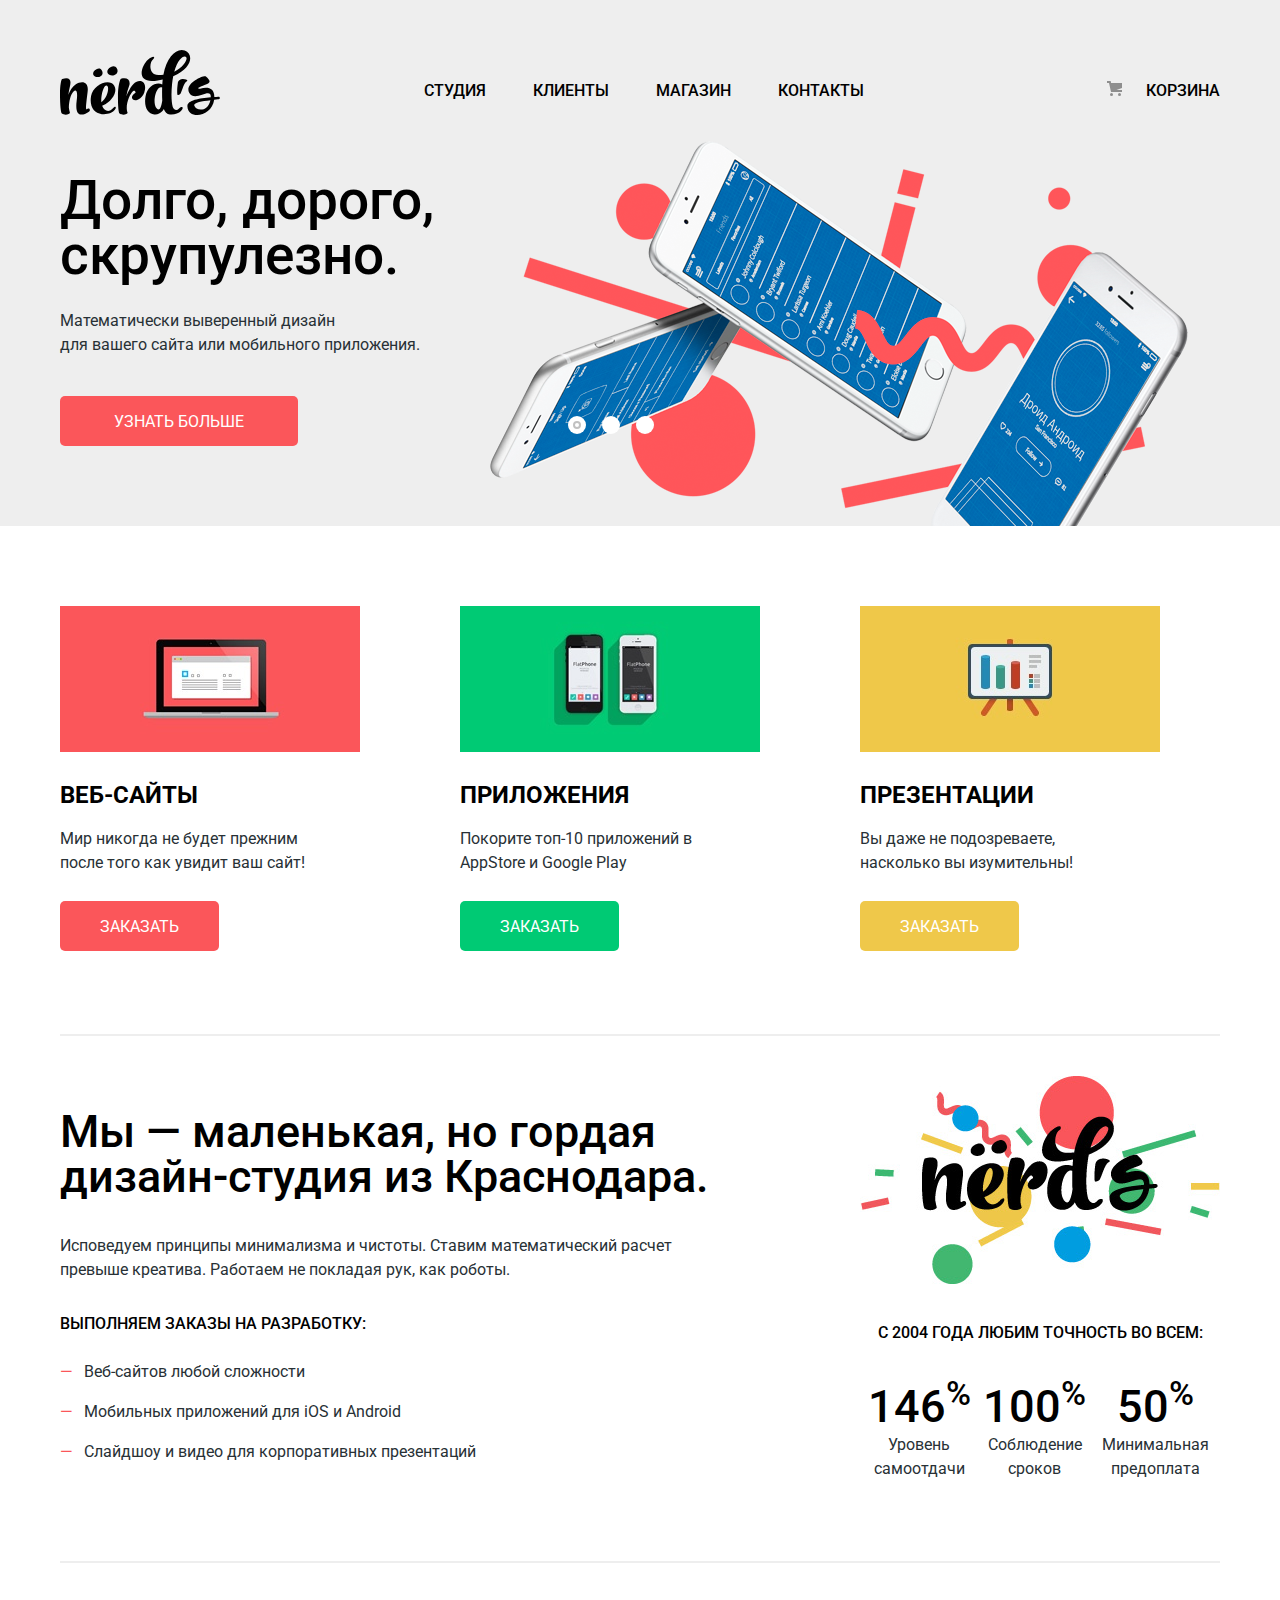
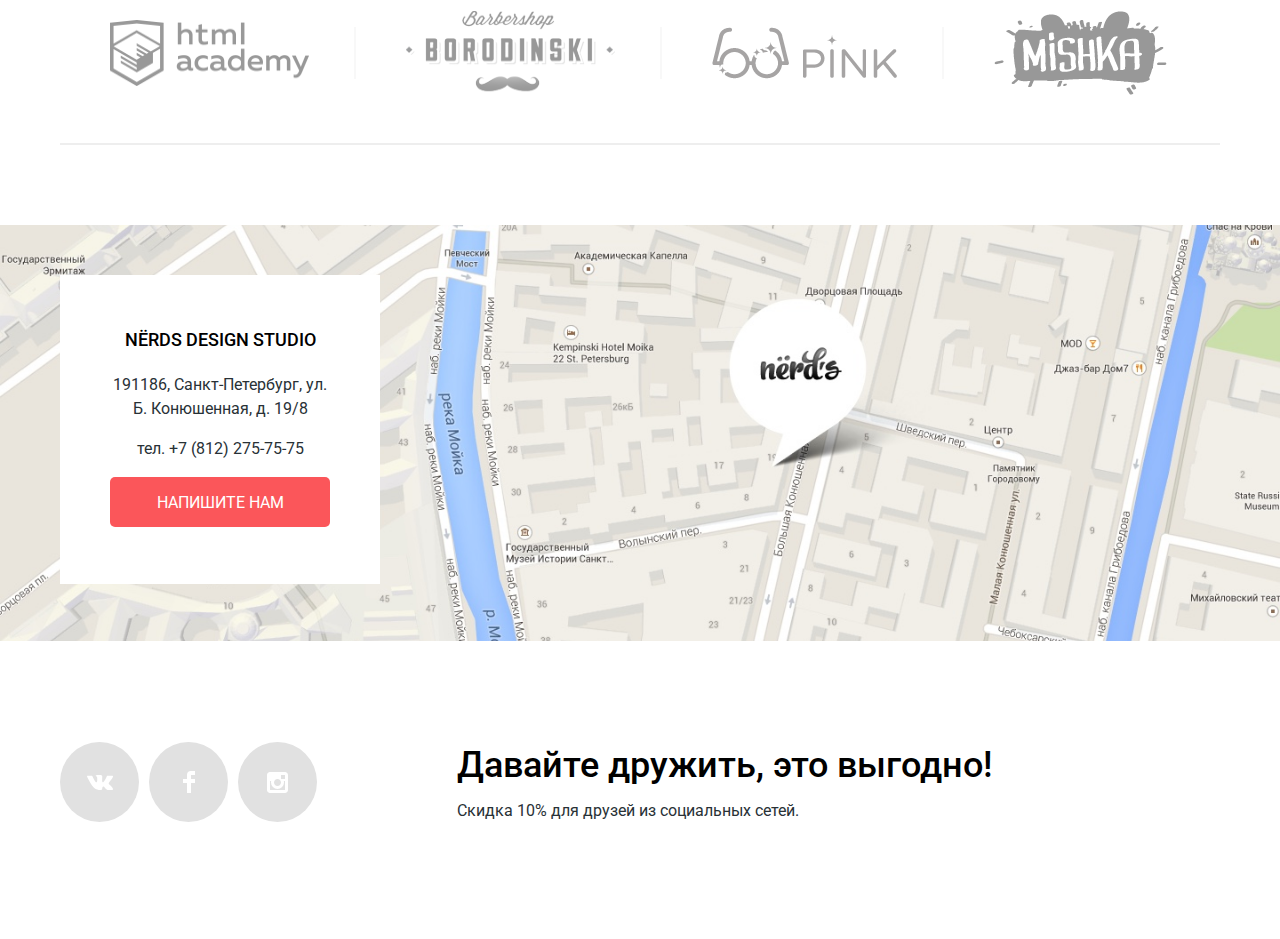
==== commit 04e94d6a: "предфинальная работа Нердс" ====
--- a/index.html
+++ b/index.html
@@ -5,7 +5,7 @@
   <title>HTML Academy: Нёрдс</title>
   <link href="https://fonts.googleapis.com/css?family=Roboto:400,500&display=swap&subset=cyrillic" rel="stylesheet">
   <link href="css/normalize.css" rel="stylesheet">
-  <link href="css/style.css" rel="stylesheet">
+  <link href="css/style.min.css" rel="stylesheet">
 </head>
 <body>
   <header class="header">
@@ -166,8 +166,8 @@
             <div class="inner">
               <div class="footer-contacts">
                 <h3  class="tagline">NЁRDS DESIGN STUDIO</h3>
-                  <p>191186, Санкт-Петербург, ул. Б. Конюшенная, д. 19/8</p>
-                  <p>тел. +7 (812) 275-75-75</p>
+                  <p class="footer-tel">191186, Санкт-Петербург, ул. Б. Конюшенная, д. 19/8</p>
+                  <p class="footer-tel">тел. +7 (812) 275-75-75</p>
                   <a class="button button-red button-form-popup" href=""><span class="button-text">Напишите нам</span></a>
               </div>
             </div>
@@ -200,7 +200,7 @@
         </p>
         <p class="form-field col-medium">
           <label class="form-label" for="appointment-email">Ваш e-mail:</label>
-          <input class="form-input" type="text" name="mail" id="appointment-email" placeholder="email@example.com" required>
+          <input class="form-input" type="email" name="mail" id="appointment-email" placeholder="email@example.com" required>
         </p>
         <p class="form-field col-large">
           <label class="form-label" for="appointment-text">Текст письма:</label>
--- a/css/style.min.css
+++ b/css/style.min.css
@@ -0,0 +1 @@
+.button,.from-to,.section-title,.slider-controls{text-align:center}body{background-color:#fff;background-position:top center;background-repeat:no-repeat;color:#283136;font-family:Roboto,Arial,sans-serif;font-size:16px;font-weight:400;line-height:24px;margin:0 auto;min-width:1200px;padding:0}.header,.intro{background-color:#eee}.intro-title,.link,.subtitle{font-weight:500}a{text-decoration:none}.visually-hidden{clip:rect(0 0 0 0);height:1px;margin:-1px;position:absolute;width:1px}.inner{box-sizing:border-box;margin:0 auto;padding-left:20px;padding-right:20px;width:1200px}.site-cart,.site-navigation{margin-top:27px;list-style:none}.navigation{display:flex;justify-content:space-between;padding-top:49px}.site-navigation{display:flex;flex-wrap:wrap;padding-left:48px}.header-logo:focus,.header-logo:hover{opacity:.7}.header-logo:active{opacity:.4}.nav-link{padding-right:47px}.link{color:#000;line-height:30px;text-transform:uppercase}.link:focus,.link:focus .tagline,.link:hover,.link:hover .tagline{color:#fb565a}.link:active,.link:active .tagline{color:#b2b2b2}.link-active{border-bottom:2px solid #fb565a;padding-bottom:8px}.icon-basket{opacity:.4;padding-right:20px}.intro{position:relative}.section-title{padding-bottom:80px;padding-top:52px}.container-slide{align-items:center}.slider-list{list-style:none;margin:0;padding:0}.slider-item{background-repeat:no-repeat;display:none;padding:30px 0 80px}.slider-item:nth-child(1){background-image:url(../img/slide1.png);background-position:93% 18px}.slider-item:nth-child(2){background-image:url(../img/slide2.png);background-position:100% 0}.slider-item:nth-child(3){background-image:url(../img/slide3.png);background-position:100% 20px}.subtitle{color:#000;font-size:55px;line-height:55px;margin-bottom:26px;margin-top:20px}.slider-controls{bottom:100px;display:flex;font-size:0;height:18px;left:50%;position:absolute;transform:translateX(-50%);width:160px;z-index:100}.slider-controls .slider-controls-item{border-radius:50%;cursor:pointer;display:inline-block;height:18px;padding:8px;position:relative;width:18px}.slider-controls .slider-controls-item::after{background:#fff;border-radius:50%;content:"";height:18px;left:8px;position:absolute;top:8px;width:18px;z-index:1}.slider-product-1:checked~.slider-list .slider-item:nth-child(1),.slider-product-2:checked~.slider-list .slider-item:nth-child(2),.slider-product-3:checked~.slider-list .slider-item:nth-child(3){display:block}.slider-product-1:checked~.slider-controls .slider-controls-item--1::before,.slider-product-2:checked~.slider-controls .slider-controls-item--2::before,.slider-product-3:checked~.slider-controls .slider-controls-item--3::before{background-color:inherit;border:2px solid #c1c1c1;border-radius:50%;content:"";height:4px;left:50%;margin:-4px;position:absolute;top:50%;width:4px;z-index:2}.filter-button,.pagination-button{box-sizing:border-box;margin-right:11px}.button{border:none;border-radius:5px;color:#fff;cursor:pointer;display:inline-block;font-size:16px;text-transform:uppercase;padding:14px 40px 12px}.button:active{box-shadow:inset 0 3px 0 0 rgba(0,0,0,.1)}.button:active .button-text{opacity:.7}.filter-button{background-color:#eee;color:#000;margin-top:30px}.filter-button:focus,.filter-button:hover{background-color:#dfdfdf}.filter-button:active{background-color:#d5d5d5}.pagination-button{background-color:#eee;color:#000;padding-left:21px;padding-right:21px}.pagination-button:focus,.pagination-button:hover{background-color:#dfdfdf}.pagination-button:active{background-color:#d5d5d5}.pagination-active{background:#fff;color:#000;position:relative}.pagination-active::before{content:"";border:3px solid #dbdbdb;border-radius:5px;bottom:0;left:0;position:absolute;right:0;top:0}.information,.logo-clients{border-top:2px solid #eee;display:flex}.button-slide{margin-top:23px;padding-left:54px;padding-right:54px}.filter-button{padding-left:89px;padding-right:89px}.order-button{margin-top:10px}.button-red{background-color:#fb565a}.button-red:focus,.button-red:hover{background-color:#e74246}.button-red:active{background-color:#d7373b}.button-green{background-color:#00ca74}.button-green:focus,.button-green:hover{background-color:#00bc6c}.button-green:active{background-color:#00aa62}.button-yellow{background-color:#efc84a}.button-yellow:focus,.button-yellow:hover{background-color:#eab534}.button-yellow:active{background-color:#e5a722}.amenities{margin-top:80px;margin-bottom:83px}.features-list{display:flex;justify-content:space-between;list-style:none;margin-top:10px;padding:0}.feature-item{padding-right:100px}.feature-content{width:260px}.sub-title{color:#000;font-size:24px;margin-bottom:20px;text-transform:uppercase}.information{justify-content:space-between;padding-bottom:73px}.information-section{width:660px;margin-top:28px}.information-block{margin-bottom:8px}.intro-title{color:#000;font-size:45px;line-height:45px;margin-bottom:35px}.information-list{line-height:2.5;list-style:none;padding-left:0}.item-info::before{color:#fb565a;content:'\2014';padding-right:11px}.tagline,.text{color:#000;text-transform:uppercase;font-weight:500}.information-researches{padding-top:40px;text-align:center;width:360px}.table{padding-top:20px}.text{margin-top:30px}.logo-clients{border-bottom:2px solid #eee;justify-content:space-between}.logo-info{align-items:center;display:flex;justify-content:space-between}.logo-client img,.logo-client::after{display:inline-block;vertical-align:middle}.products,.sort{justify-content:space-between}.logo-client{opacity:.4;padding-bottom:48px;padding-left:50px;padding-top:48px}.logo-client:focus,.logo-client:hover{opacity:1}.logo-client:active{opacity:.2}.logo-client::after{background:#eee;content:"";height:52px;margin-left:45px;width:2px}.logo-client:last-child::after{display:none}.products{display:flex}.filters{padding-right:140px;width:260px}.filter-item{border:none;margin-top:35px;padding-bottom:0;padding-right:0;padding-left:0}.filter{margin-top:46px}.tagline{font-size:18px;line-height:30px}.range-filter{margin-top:36px;width:260px}.range-controls{background-color:#f1f1f1;border-radius:5px;height:41px;margin-bottom:15px;position:relative;padding-left:20px;padding-right:20px;padding-top:39px}.scale{background:#d7dcde;height:2px}.bar{background:#00ca74;height:2px;margin-left:0;width:70%}.toggle{background-color:#ababab;border:8px solid #fff;border-radius:50%;box-shadow:0 2px 1px 0 #cfcfcf;box-sizing:content-box;cursor:pointer;height:4px;left:0;position:absolute;padding:0;top:31px;width:4px}.catalog,.catalog-info,.footer-contacts,.form-field,.form-input,.modal-map,.popup{box-sizing:border-box}.toggle-min{left:20px}.toggle-max{left:160px}.price-controls{font-size:0}.price{display:inline-block;font-size:16px;text-transform:uppercase;width:50%}.from-to{background:#f1f1f1;border:none;border-radius:5px;color:#283136;margin-left:10px;padding:8px 10px;width:60px}.max-price{text-align:right}.radio-button-group{list-style:none;margin:0;padding:0}.filter-option{padding-bottom:15px}.filter-option .filter-label{cursor:pointer;display:block;position:relative;user-select:none}.filter-label{padding-bottom:5px;padding-left:40px}.filter-input-radio+.filter-label-radio::before{border:4px solid #b8b8b8;border-radius:50%;color:#b8b8b8;content:"";height:18px;left:0;position:absolute;top:0;width:18px}.filter-input-radio:checked+.filter-label-radio::after{background-color:#b8b8b8;border-radius:50%;content:"";height:10px;left:8px;position:absolute;top:8px;width:10px}.filter-label-radio{color:#283136;padding-bottom:0;padding-top:5px}.filter-input-radio:focus+.filter-label-radio::before,.filter-input-radio:hover+.filter-label-radio::before{border-color:#4d4d4d}.filter-input-radio:checked:focus+.filter-label-radio::after,.filter-input-radio:checked:hover+.filter-label-radio::after{background-color:#4d4d4d}.filter-label-radio:focus,.filter-label-radio:hover{color:#283136}.filter-input-radio:disabled+.filter-label-radio::before{border-color:#ededed}.filter-input-radio:checked:disabled+.filter-label-radio::after{background-color:#ededed}.filter-label-radio:disabled{color:#ededed}.filter-label-checkbox,.filter-label-checkbox:focus,.filter-label-checkbox:hover{color:#283136}.filter-input-checkbox+.filter-label-checkbox::before{background:url(../img/checkbox-off-filt.svg) no-repeat;content:"";height:23px;left:0;opacity:.5;position:absolute;width:23px}.filter-input-checkbox:checked+.filter-label-checkbox::after{background:url(../img/checkbox-on.svg) no-repeat;content:"";height:23px;left:0;opacity:.5;position:absolute;width:27px}.filter-input-checkbox:checked+.filter-label-checkbox::before{display:none}.catalog,.criteria,.sort{display:flex}.filter-input-checkbox:focus+.filter-label-checkbox::after,.filter-input-checkbox:focus+.filter-label-checkbox::before,.filter-input-checkbox:hover+.filter-label-checkbox::after,.filter-input-checkbox:hover+.filter-label-checkbox::before{opacity:1}.filter-input-checkbox:disabled+.filter-label-checkbox::before{opacity:.2}.filter-label-checkbox:disabled{color:#ededed}.sort-product{max-width:760px}.sort{margin-bottom:43px;margin-top:35px}.filter-title{margin:0;padding:0 266px 0 0}.sort-item{margin-right:27px}.sort-icon-up{margin-left:17px}.sorting-filtr{cursor:pointer;color:#b2b2b2;font-size:14px;text-transform:uppercase}.sorting-filtr-active{color:#000}.sorting-filtr:focus,.sorting-filtr:hover{color:#666}.sorting-filtr:active{color:#000}.icon-up .filter-label-sort{cursor:pointer;content:"";opacity:.3}.icon-up:focus .filter-label-sort,.icon-up:hover .filter-label-sort{content:"";opacity:.5}.icon-up:active .filter-label-sort{content:"";opacity:1}.icon-up .icon-up-active{opacity:1}.product-bloc{display:flex;justify-content:space-between}.catalog{flex-wrap:wrap;justify-content:space-between;padding-bottom:60px}.catalog-item,.product-image{display:block}.catalog-item{margin-bottom:33px;position:relative}.catalog-item::before{background:#e9e9e9;border-top-left-radius:3px;border-top-right-radius:3px;content:"";display:block;height:41px;width:360px}.catalog-item:focus,.catalog-item:hover{box-shadow:0 20px 30px rgba(0,0,0,.5)}.catalog-item:focus::before,.catalog-item:hover::before{background:#4d4d4d}.catalog-item:focus-within .catalog-info,.catalog-item:hover .catalog-info{z-index:1}.catalog-item::after{background:#fff;border-radius:50%;box-shadow:24px 0 0 #fff,46px 0 0 #fff;content:"";height:14px;left:0;margin-left:15px;margin-top:13px;position:absolute;top:0;width:14px}.catalog-info{background-color:#eee;bottom:0;left:0;min-height:232px;padding-left:60px;padding-right:60px;padding-top:10px;position:absolute;text-align:center;width:360px;z-index:-1}.text-catalog{margin-top:0;max-height:48px;overflow:hidden}.catalog-button{padding:17px 60px 15px}.contacts{margin-bottom:70px;padding-top:80px;position:relative}.modal-map{background-image:url(../Group.jpg);background-position:center;background-repeat:no-repeat;background-size:cover;height:416px;position:relative;width:100%}.modal-map .inner{left:0;position:absolute;right:0;top:0}.map{border:0;height:100%;width:100%}.footer-contacts{background-color:#fff;left:20px;min-height:309px;padding-left:50px;padding-right:50px;padding-top:50px;position:absolute;text-align:left;text-align:center;top:50px;width:320px}.footer-contacts .button{box-sizing:border-box;width:100%}.footer-contacts .tagline{margin-top:0}.footer-social{display:flex;justify-content:flex-start;padding-bottom:25px}.social{padding-right:130px;padding-top:15px}.social-list{display:flex;padding:0}.social-item{list-style:none;margin-right:10px}.social-link{align-items:center;background:#e1e1e1;border-radius:50%;display:flex;height:80px;justify-content:center;width:79px}.social-link:focus,.social-link:hover{background:#e74246}.social-link:active{background:#d7373b;box-shadow:inset 0 5px 2px -5px rgba(0,0,0,.5)}.social-link:active .social-icon{opacity:.6}.footer-title{color:#000;font-size:36px;font-weight:500;line-height:36px;margin-bottom:0}.footer{margin-bottom:75px}.popup{background:#fff;box-shadow:0 20px 30px rgba(0,0,0,.5);display:none;left:50%;margin-left:-480px;padding:70px 80px 84px;position:fixed;top:20px;width:960px}.popup-show{animation:bounce .6s;display:block}.popup .intro-title{margin-bottom:50px;margin-top:0;padding-left:20px}.wrapper{display:flex;flex-wrap:wrap}.form-field{padding-left:20px;padding-right:20px}.col-medium{width:50%}.form-label{font-size:16px;font-weight:700;line-height:18px}.form-input{border:2px solid #d7dcde;border-radius:2px;color:#000;padding:14px 8px;width:100%}.form-input:hover{border:2px solid #b4b9bb}.form-input:hover::placeholder{color:#b4b9bb}.form-input:focus{border:2px solid #000}.form-input:focus::placeholder{color:#444}.form-input:invalid{border:2px solid #e74246}.form-input:invalid::placeholder{color:#e74246}.col-large{width:100%}.close-button{background:0 0;border:none;opacity:.5;padding:0;position:absolute;right:90px;top:75px}.close-button:focus,.close-button:hover{opacity:1}.close-button:active{opacity:.2}@keyframes bounce{0%{transform:translateY(-2000px)}70%{transform:translateY(30px)}90%{transform:translateY(-10px)}100%{transform:translateY(0)}}.popup-error{animation:shake .6s}@keyframes shake{0%,100%{transform:translateX(0)}10%,30%,50%,70%,90%{transform:translateX(-10px)}20%,40%,60%,80%{transform:translateX(10px)}}